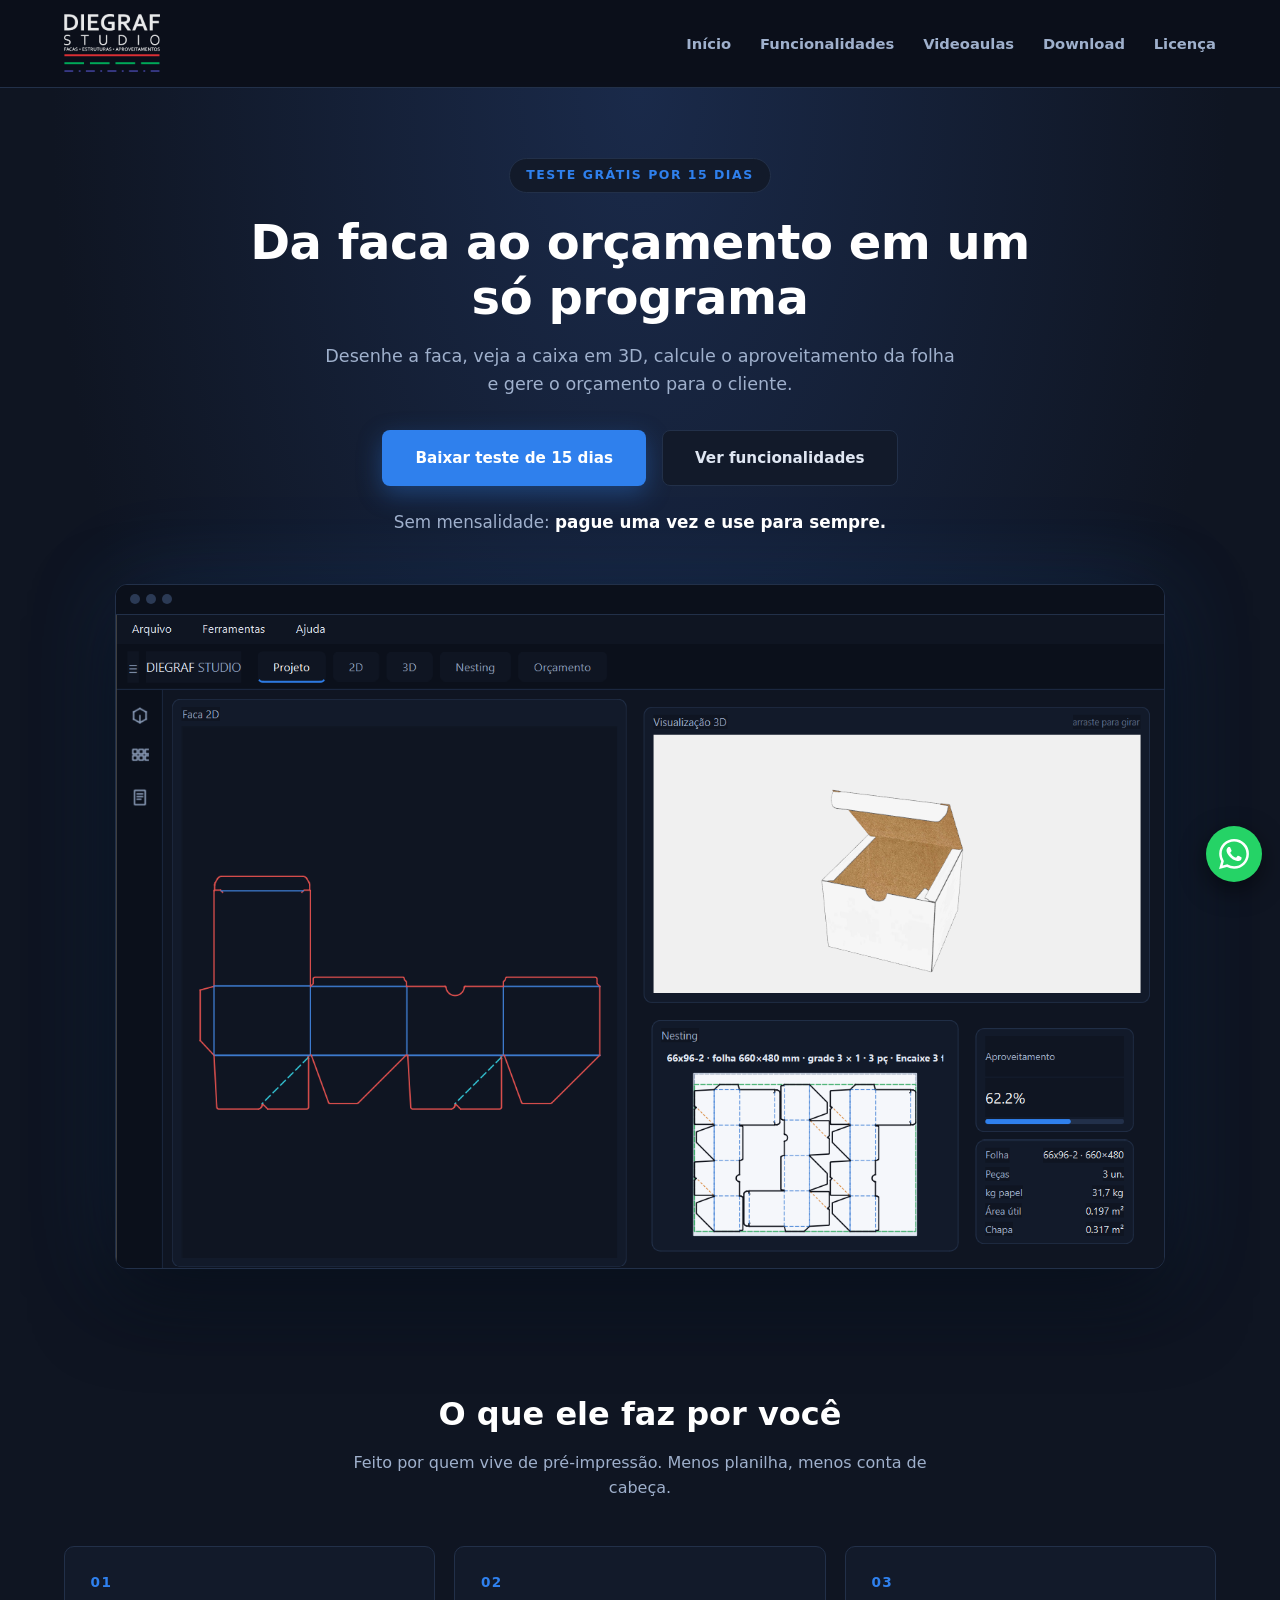
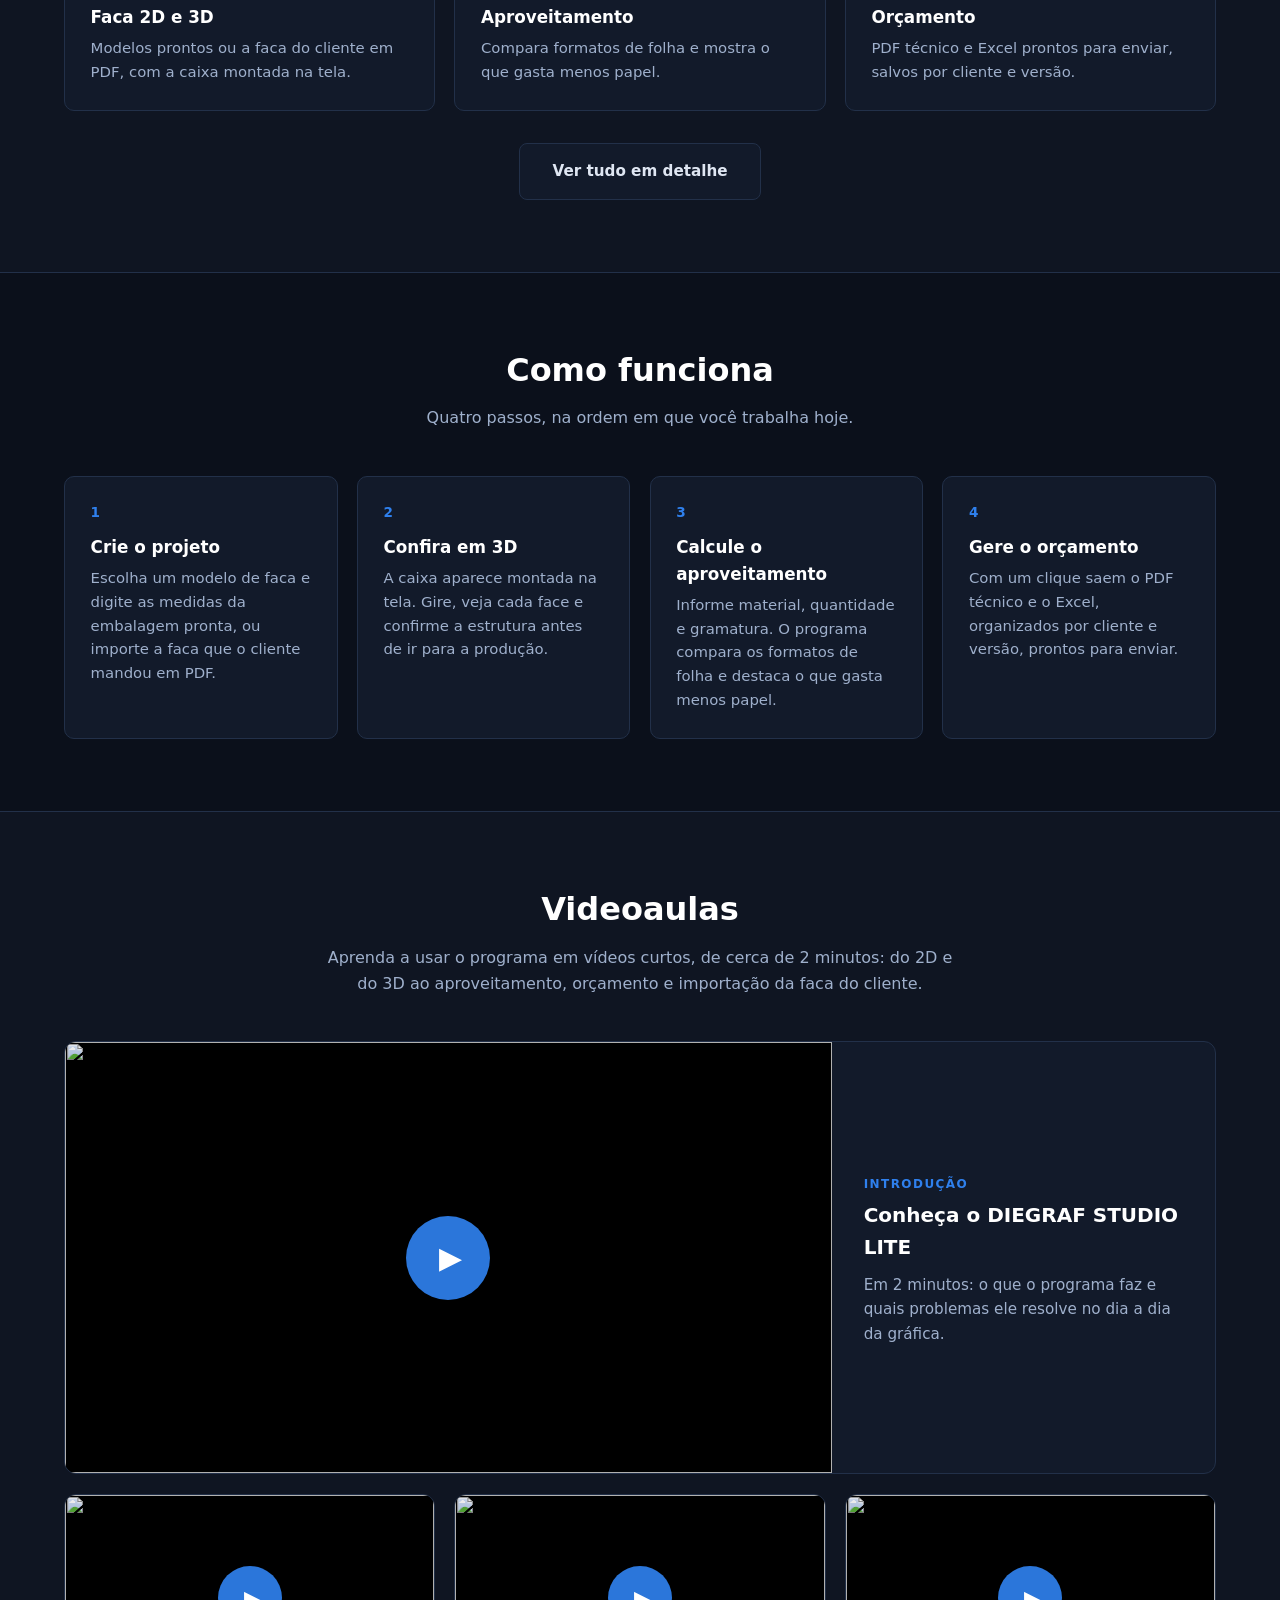
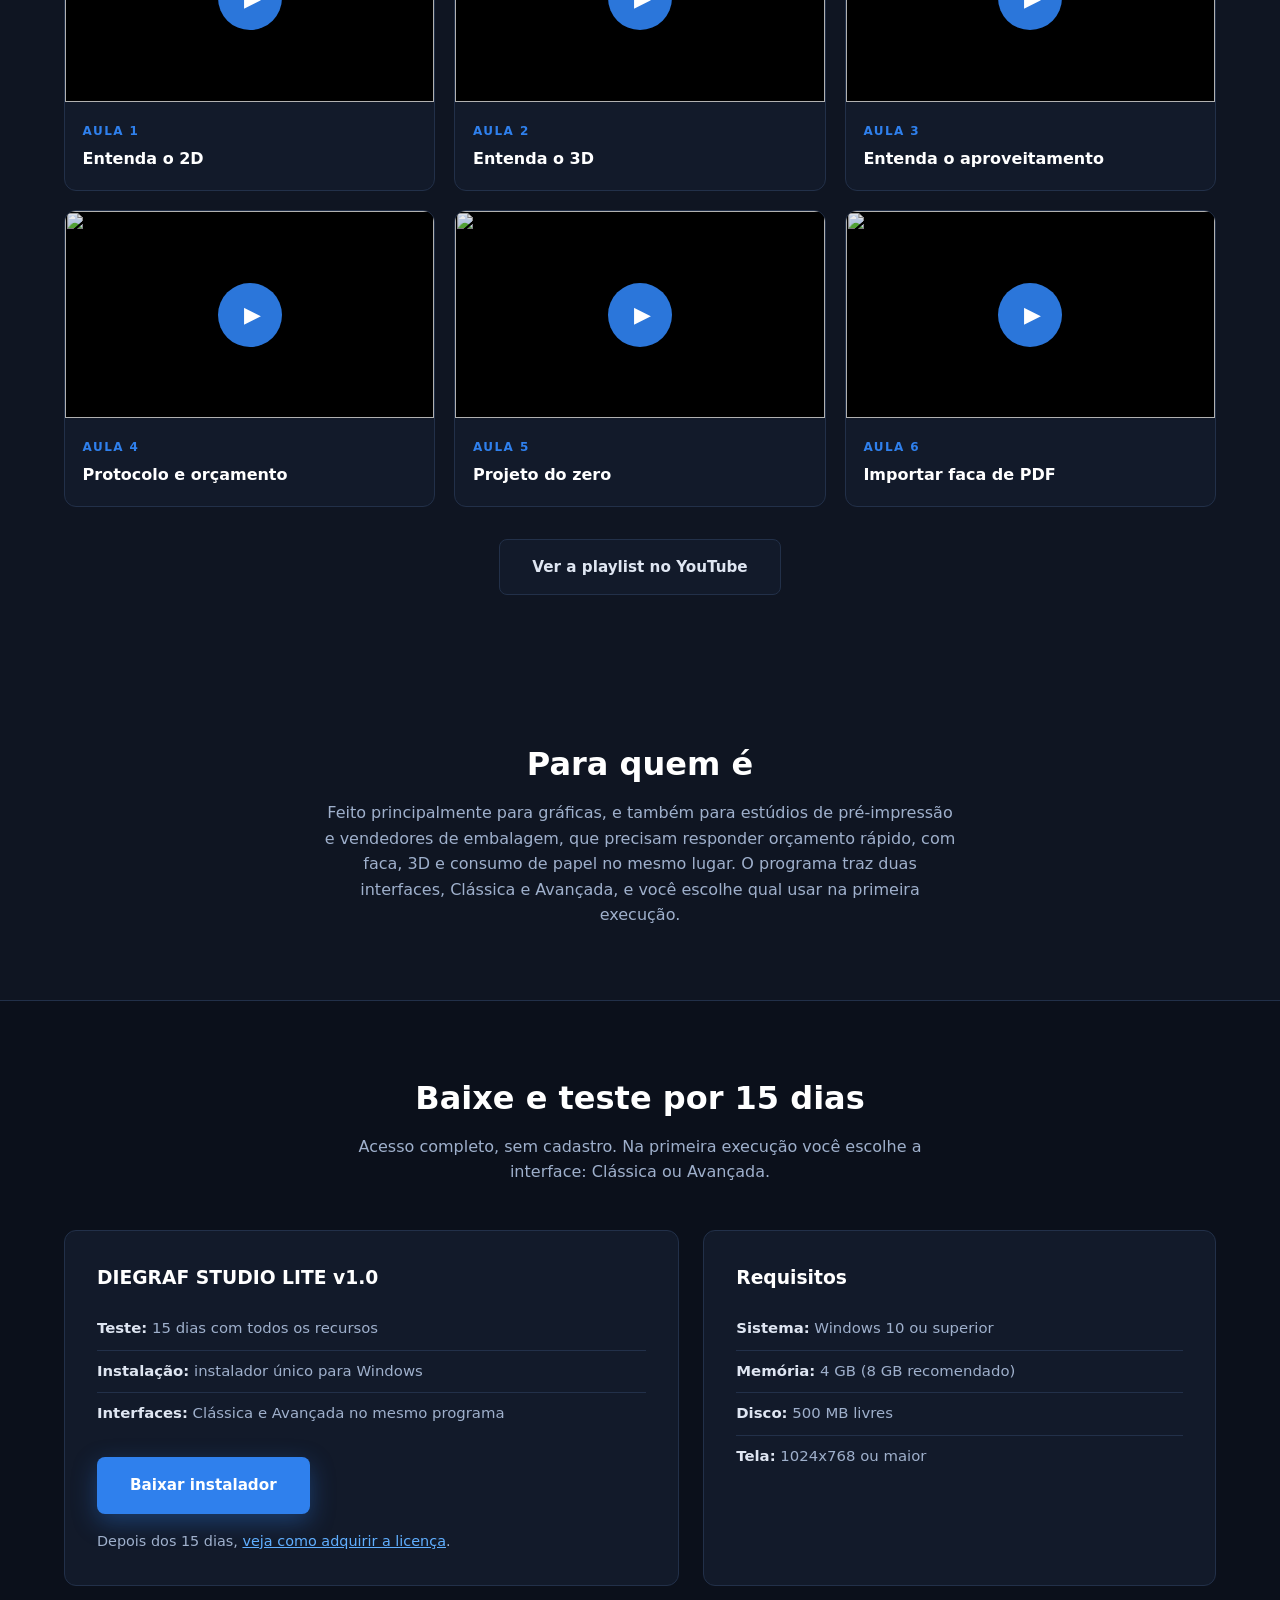
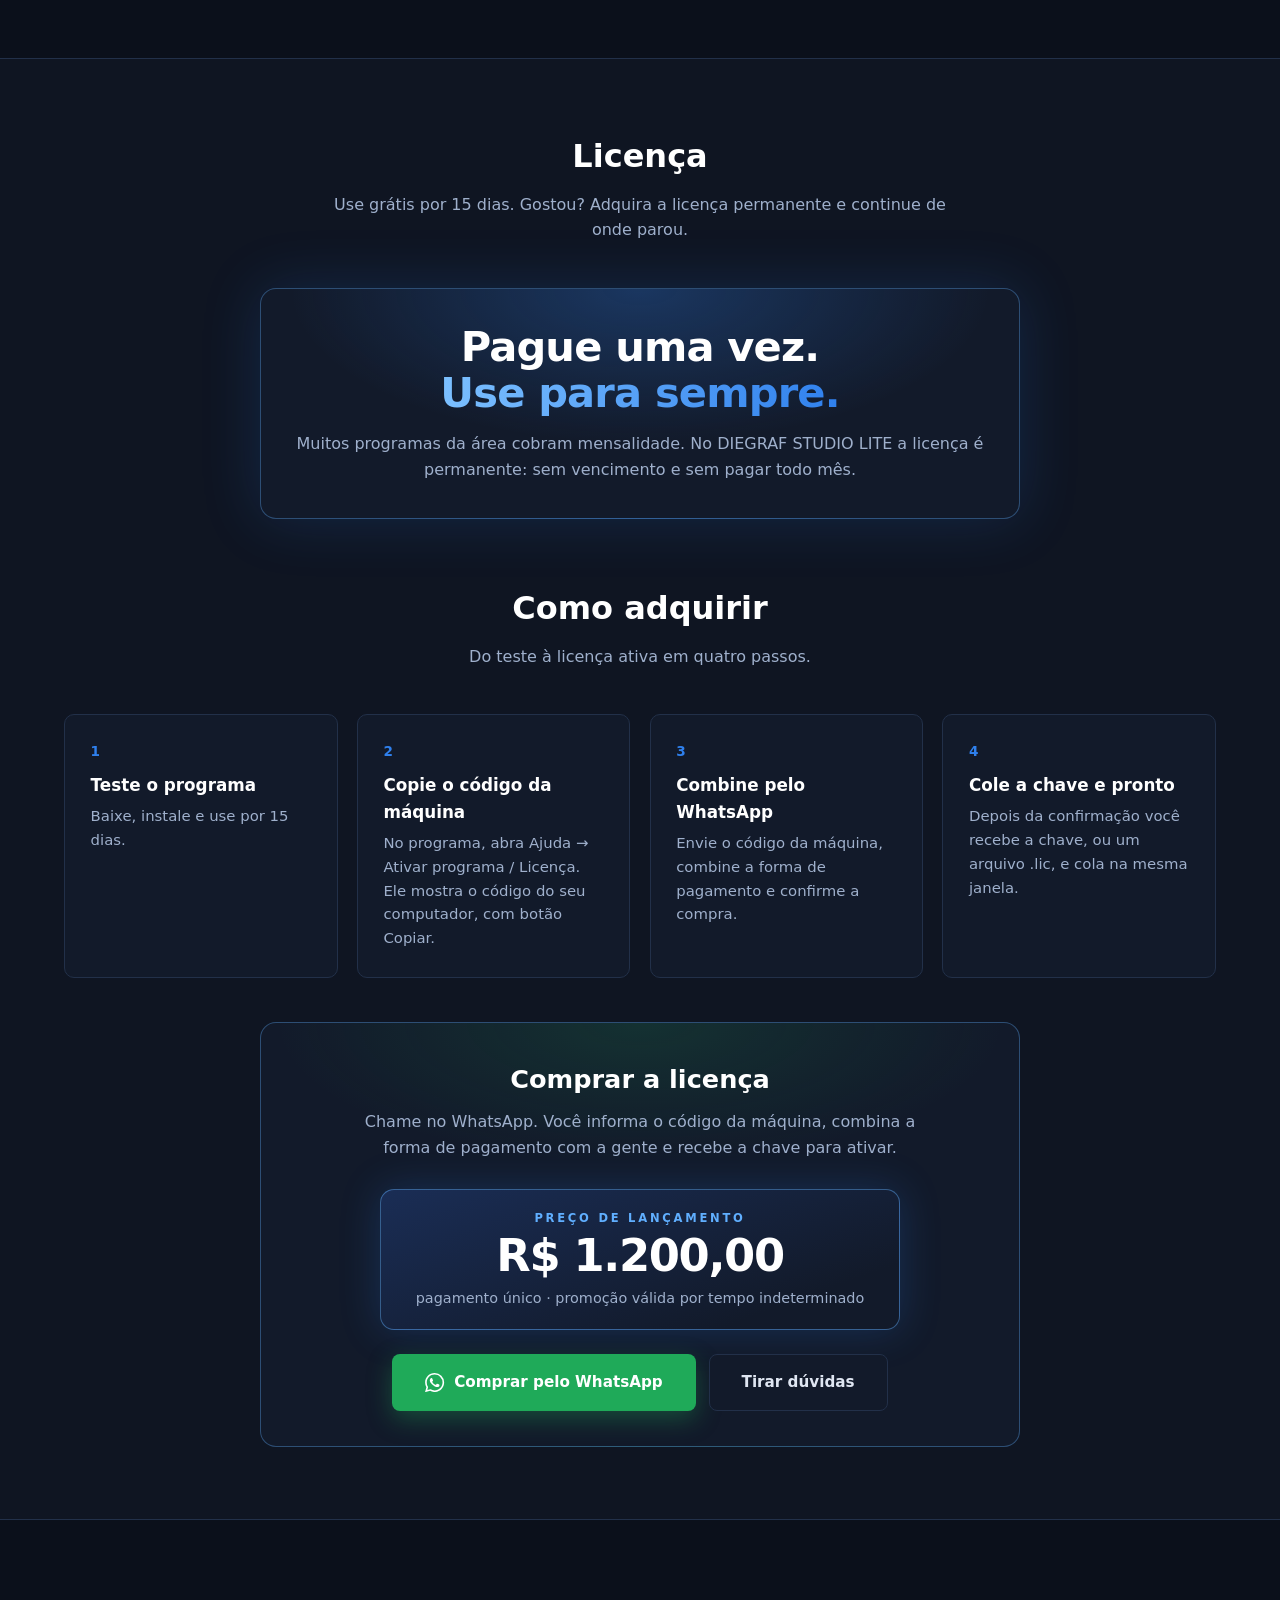
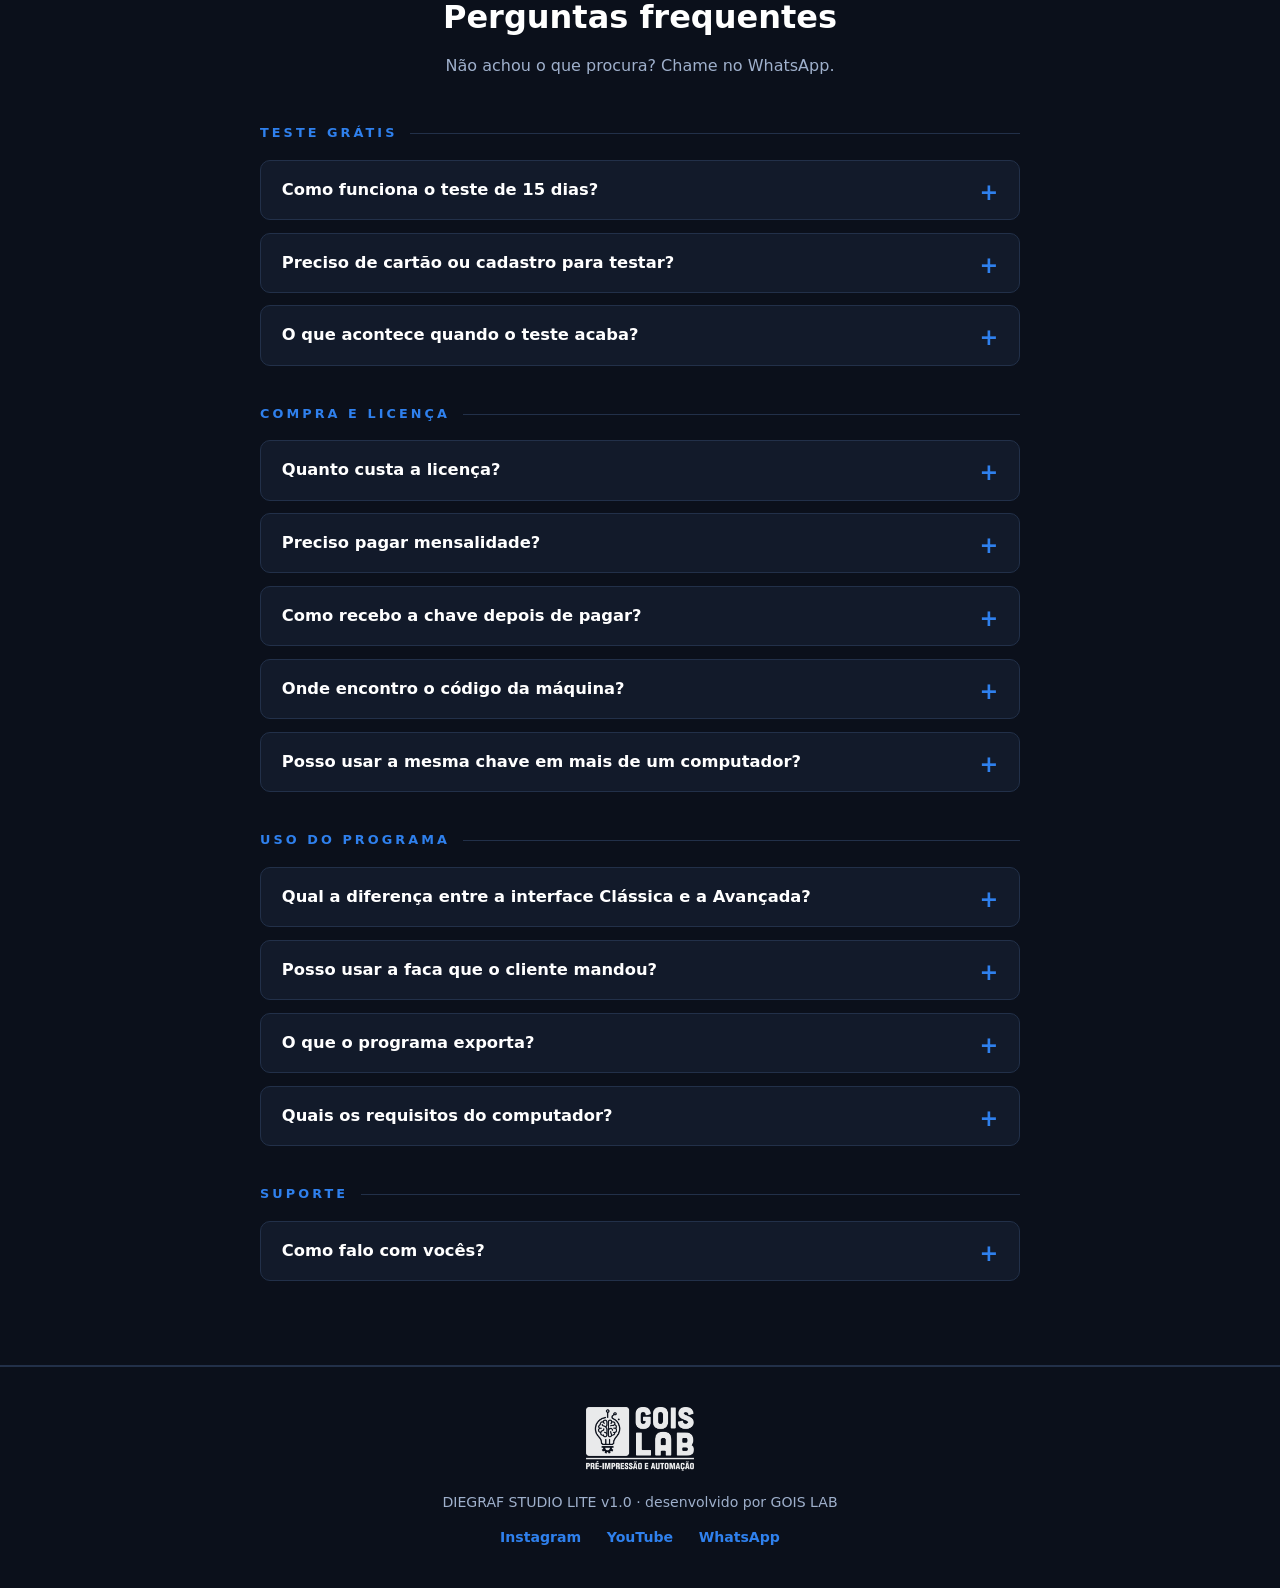
==== index.html @ b720314c "Videoaulas: um player por video, carregado ao clicar Co-Authored-By: Claude Opus 5.5 <noreply@anthro" ====
<!DOCTYPE html>
<html lang="pt-BR">
<head>
<meta charset="UTF-8">
<meta name="viewport" content="width=device-width, initial-scale=1.0">
<title>DIEGRAF STUDIO LITE v1.0</title>
<link rel="stylesheet" href="style.css?v=8">
</head>
<body>
<header><div class="bar">
  <a href="index.html"><img src="assets/DIEGRAF_LOGO_BRANCO.png" alt="DIEGRAF STUDIO"></a>
  <nav><a href="index.html">Início</a><a href="features.html">Funcionalidades</a><a href="https://www.youtube.com/playlist?list=PLJeVq4AoT8Tg" target="_blank" rel="noopener">Videoaulas</a><a href="#download">Download</a><a href="#licenca">Licença</a></nav>
</div></header>

<section class="hero"><div class="wrap">
  <span class="tag">TESTE GRÁTIS POR 15 DIAS</span>
  <h1>Da faca ao orçamento em um só programa</h1>
  <p class="sub">Desenhe a faca, veja a caixa em 3D, calcule o aproveitamento da folha e gere o orçamento para o cliente.</p>
  <div class="cta">
    <a class="btn btn-p" href="#download">Baixar teste de 15 dias</a>
    <a class="btn btn-s" href="features.html">Ver funcionalidades</a>
  </div>
  <p class="semmensal">Sem mensalidade: <b>pague uma vez e use para sempre.</b></p>
  <div class="janela" data-zoom>
    <div class="tit"><i></i><i></i><i></i></div>
    <img src="assets/PREVIEW.png" alt="DIEGRAF STUDIO LITE: faca 2D, preview 3D e aproveitamento">
  </div>
</div></section>

<section><div class="wrap">
  <h2>O que ele faz por você</h2>
  <p class="lead">Feito por quem vive de pré-impressão. Menos planilha, menos conta de cabeça.</p>
  <div class="cards">
    <div class="card"><div class="n">01</div><h3>Faca 2D e 3D</h3><p>Modelos prontos ou a faca do cliente em PDF, com a caixa montada na tela.</p></div>
    <div class="card"><div class="n">02</div><h3>Aproveitamento</h3><p>Compara formatos de folha e mostra o que gasta menos papel.</p></div>
    <div class="card"><div class="n">03</div><h3>Orçamento</h3><p>PDF técnico e Excel prontos para enviar, salvos por cliente e versão.</p></div>
  </div>
  <p style="text-align:center;margin-top:2rem"><a class="btn btn-s" href="features.html">Ver tudo em detalhe</a></p>
</div></section>

<section class="alt"><div class="wrap">
  <h2>Como funciona</h2>
  <p class="lead">Quatro passos, na ordem em que você trabalha hoje.</p>
  <div class="cards">
    <div class="card"><div class="n">1</div><h3>Crie o projeto</h3><p>Escolha um modelo de faca e digite as medidas da embalagem pronta, ou importe a faca que o cliente mandou em PDF.</p></div>
    <div class="card"><div class="n">2</div><h3>Confira em 3D</h3><p>A caixa aparece montada na tela. Gire, veja cada face e confirme a estrutura antes de ir para a produção.</p></div>
    <div class="card"><div class="n">3</div><h3>Calcule o aproveitamento</h3><p>Informe material, quantidade e gramatura. O programa compara os formatos de folha e destaca o que gasta menos papel.</p></div>
    <div class="card"><div class="n">4</div><h3>Gere o orçamento</h3><p>Com um clique saem o PDF técnico e o Excel, organizados por cliente e versão, prontos para enviar.</p></div>
  </div>
</div></section>

<section id="videoaulas"><div class="wrap">
  <h2>Videoaulas</h2>
  <p class="lead">Aprenda a usar o programa em vídeos curtos, de cerca de 2 minutos: do 2D e do 3D ao aproveitamento, orçamento e importação da faca do cliente.</p>
  <div class="vgrade">
    <div class="vbox vdest"><button class="vplay" data-id="gSuhnFQ3yGI" aria-label="Assistir: Conheça o DIEGRAF STUDIO LITE"><img src="https://i.ytimg.com/vi/gSuhnFQ3yGI/hqdefault.jpg" alt="" loading="lazy"><span class="va-play" aria-hidden="true">▶</span></button><div class="vinfo"><span>Introdução</span><h3>Conheça o DIEGRAF STUDIO LITE</h3><p>Em 2 minutos: o que o programa faz e quais problemas ele resolve no dia a dia da gráfica.</p></div></div>
    <div class="vbox"><button class="vplay" data-id="fQ2Kg53eBvI" aria-label="Assistir: Entenda o 2D"><img src="https://i.ytimg.com/vi/fQ2Kg53eBvI/hqdefault.jpg" alt="" loading="lazy"><span class="va-play" aria-hidden="true">▶</span></button><div class="vinfo"><span>Aula 1</span><h3>Entenda o 2D</h3></div></div>
    <div class="vbox"><button class="vplay" data-id="G3mlHorzfSM" aria-label="Assistir: Entenda o 3D"><img src="https://i.ytimg.com/vi/G3mlHorzfSM/hqdefault.jpg" alt="" loading="lazy"><span class="va-play" aria-hidden="true">▶</span></button><div class="vinfo"><span>Aula 2</span><h3>Entenda o 3D</h3></div></div>
    <div class="vbox"><button class="vplay" data-id="Pgx59ob0730" aria-label="Assistir: Entenda o aproveitamento"><img src="https://i.ytimg.com/vi/Pgx59ob0730/hqdefault.jpg" alt="" loading="lazy"><span class="va-play" aria-hidden="true">▶</span></button><div class="vinfo"><span>Aula 3</span><h3>Entenda o aproveitamento</h3></div></div>
    <div class="vbox"><button class="vplay" data-id="uYSlIrnEb_w" aria-label="Assistir: Protocolo e orçamento"><img src="https://i.ytimg.com/vi/uYSlIrnEb_w/hqdefault.jpg" alt="" loading="lazy"><span class="va-play" aria-hidden="true">▶</span></button><div class="vinfo"><span>Aula 4</span><h3>Protocolo e orçamento</h3></div></div>
    <div class="vbox"><button class="vplay" data-id="WxvokA4xkEI" aria-label="Assistir: Projeto do zero"><img src="https://i.ytimg.com/vi/WxvokA4xkEI/hqdefault.jpg" alt="" loading="lazy"><span class="va-play" aria-hidden="true">▶</span></button><div class="vinfo"><span>Aula 5</span><h3>Projeto do zero</h3></div></div>
    <div class="vbox"><button class="vplay" data-id="LYzTUrU6yxo" aria-label="Assistir: Importar faca de PDF"><img src="https://i.ytimg.com/vi/LYzTUrU6yxo/hqdefault.jpg" alt="" loading="lazy"><span class="va-play" aria-hidden="true">▶</span></button><div class="vinfo"><span>Aula 6</span><h3>Importar faca de PDF</h3></div></div>
  </div>
  <p style="text-align:center;margin-top:2rem"><a class="btn btn-s" href="https://www.youtube.com/playlist?list=PLJeVq4AoT8Tg" target="_blank" rel="noopener">Ver a playlist no YouTube</a></p>
</div></section>

<section><div class="wrap" style="max-width:820px;text-align:center">
  <h2>Para quem é</h2>
  <p class="lead" style="margin-bottom:0">Feito principalmente para gráficas, e também para estúdios de pré-impressão e vendedores de embalagem, que precisam responder orçamento rápido, com faca, 3D e consumo de papel no mesmo lugar. O programa traz duas interfaces, Clássica e Avançada, e você escolhe qual usar na primeira execução.</p>
</div></section>

<section id="download" class="alt"><div class="wrap">
  <h2>Baixe e teste por 15 dias</h2>
  <p class="lead">Acesso completo, sem cadastro. Na primeira execução você escolhe a interface: Clássica ou Avançada.</p>
  <div class="dl">
    <div class="box">
      <h3>DIEGRAF STUDIO LITE v1.0</h3>
      <ul>
        <li><b>Teste:</b> 15 dias com todos os recursos</li>
        <li><b>Instalação:</b> instalador único para Windows</li>
        <li><b>Interfaces:</b> Clássica e Avançada no mesmo programa</li>
      </ul>
      <a class="btn btn-p" href="https://drive.usercontent.google.com/download?id=1ukeDVyUMav7sGJ4Wb1R8xyh6m3FOW3XS&export=download&confirm=t" rel="noopener">Baixar instalador</a>
      <p style="margin-top:1rem;font-size:.9rem;color:var(--fraco)">Depois dos 15 dias, <a href="#licenca" style="color:#60afff">veja como adquirir a licença</a>.</p>
    </div>
    <div class="box">
      <h3>Requisitos</h3>
      <ul>
        <li><b>Sistema:</b> Windows 10 ou superior</li>
        <li><b>Memória:</b> 4 GB (8 GB recomendado)</li>
        <li><b>Disco:</b> 500 MB livres</li>
        <li><b>Tela:</b> 1024x768 ou maior</li>
      </ul>
    </div>
  </div>
</div></section>

<section id="licenca"><div class="wrap">
  <h2>Licença</h2>
  <p class="lead">Use grátis por 15 dias. Gostou? Adquira a licença permanente e continue de onde parou.</p>
  <div class="destaque"><div class="g">Pague uma vez.<br><em>Use para sempre.</em></div><p>Muitos programas da área cobram mensalidade. No DIEGRAF STUDIO LITE a licença é permanente: sem vencimento e sem pagar todo mês.</p></div>

  <h2 style="margin-top:4rem">Como adquirir</h2>
  <p class="lead">Do teste à licença ativa em quatro passos.</p>
  <div class="cards">
    <div class="card"><div class="n">1</div><h3>Teste o programa</h3><p>Baixe, instale e use por 15 dias.</p></div>
    <div class="card"><div class="n">2</div><h3>Copie o código da máquina</h3><p>No programa, abra Ajuda → Ativar programa / Licença. Ele mostra o código do seu computador, com botão Copiar.</p></div>
    <div class="card"><div class="n">3</div><h3>Combine pelo WhatsApp</h3><p>Envie o código da máquina, combine a forma de pagamento e confirme a compra.</p></div>
    <div class="card"><div class="n">4</div><h3>Cole a chave e pronto</h3><p>Depois da confirmação você recebe a chave, ou um arquivo .lic, e cola na mesma janela.</p></div>
  </div>

  <div class="comprar" id="comprar">
    <h3>Comprar a licença</h3>
    <p>Chame no WhatsApp. Você informa o código da máquina, combina a forma de pagamento com a gente e recebe a chave para ativar.</p>
    <div class="lanc"><span>PREÇO DE LANÇAMENTO</span><b>R$ 1.200,00</b><small>pagamento único · promoção válida por tempo indeterminado</small></div>
    <div class="acoes">
      <a class="btn btn-w" href="https://wa.me/5511914804727?text=Oi%2C%20quero%20comprar%20a%20licen%C3%A7a%20permanente%20do%20Diegraf%20Studio.%20Meu%20c%C3%B3digo%20da%20m%C3%A1quina%20%C3%A9%3A%20" target="_blank" rel="noopener"><svg viewBox="0 0 24 24" width="24" height="24" aria-hidden="true"><path fill="currentColor" d="M17.472 14.382c-.297-.149-1.758-.867-2.03-.967-.273-.099-.471-.148-.67.15-.197.297-.767.966-.94 1.164-.173.199-.347.223-.644.075-.297-.15-1.255-.463-2.39-1.475-.883-.788-1.48-1.761-1.653-2.059-.173-.297-.018-.458.13-.606.134-.133.298-.347.446-.52.149-.174.198-.298.298-.497.099-.198.05-.371-.025-.52-.075-.149-.669-1.612-.916-2.207-.242-.579-.487-.5-.669-.51-.173-.008-.371-.01-.57-.01-.198 0-.52.074-.792.372-.272.297-1.04 1.016-1.04 2.479 0 1.462 1.065 2.875 1.213 3.074.149.198 2.096 3.2 5.077 4.487.709.306 1.262.489 1.694.625.712.227 1.36.195 1.871.118.571-.085 1.758-.719 2.006-1.413.248-.694.248-1.289.173-1.413-.074-.124-.272-.198-.57-.347m-5.421 7.403h-.004a9.87 9.87 0 01-5.031-1.378l-.361-.214-3.741.982.998-3.648-.235-.374a9.86 9.86 0 01-1.51-5.26c.001-5.45 4.436-9.884 9.888-9.884 2.64 0 5.122 1.03 6.988 2.898a9.825 9.825 0 012.893 6.994c-.003 5.45-4.437 9.884-9.885 9.884m8.413-18.297A11.815 11.815 0 0012.05 0C5.495 0 .16 5.335.157 11.892c0 2.096.547 4.142 1.588 5.945L.057 24l6.305-1.654a11.882 11.882 0 005.683 1.448h.005c6.554 0 11.89-5.335 11.893-11.893a11.821 11.821 0 00-3.48-8.413z"/></svg> Comprar pelo WhatsApp</a>
      <a class="btn btn-s" href="https://wa.me/5511914804727?text=Oi%2C%20gostaria%20de%20mais%20informa%C3%A7%C3%B5es%20sobre%20o%20Diegraf%20Studio" target="_blank" rel="noopener">Tirar dúvidas</a>
    </div>
  </div>
</div></section>

<section class="alt" id="faq"><div class="wrap">
  <h2>Perguntas frequentes</h2>
  <p class="lead">Não achou o que procura? Chame no WhatsApp.</p>
  <div class="faq">
    <h3 class="faqg">Teste grátis</h3>
    <details><summary>Como funciona o teste de 15 dias?</summary><p>Todos os recursos ficam liberados por 15 dias. A contagem começa na primeira vez que você abre o programa, e não no dia da instalação.</p></details>
    <details><summary>Preciso de cartão ou cadastro para testar?</summary><p>Não. O teste roda no seu computador, sem cadastro e sem cartão.</p></details>
    <details><summary>O que acontece quando o teste acaba?</summary><p>O programa continua abrindo, mas com os recursos desligados e um aviso com o botão para ativar, até você inserir a chave de uma licença.</p></details>

    <h3 class="faqg">Compra e licença</h3>
    <details><summary>Quanto custa a licença?</summary><p>Preço de lançamento: R$ 1.200,00, em pagamento único e sem mensalidade. A promoção é válida por tempo indeterminado. O pagamento é combinado pelo WhatsApp.</p></details>
    <details><summary>Preciso pagar mensalidade?</summary><p>Não. Você paga uma vez e usa para sempre. A licença é permanente, sem vencimento.</p></details>
    <details><summary>Como recebo a chave depois de pagar?</summary><p>Chame no WhatsApp e envie o código da máquina. Depois de combinar o pagamento, você recebe a chave, como texto ou como arquivo .lic, e ativa em Ajuda → Ativar programa / Licença.</p></details>
    <details><summary>Onde encontro o código da máquina?</summary><p>No programa, em Ajuda → Ativar programa / Licença. O código aparece em um campo, com um botão Copiar.</p></details>
    <details><summary>Posso usar a mesma chave em mais de um computador?</summary><p>Não. Cada chave é gerada para o código de um computador específico e só funciona nele. Para outro computador, peça outra chave.</p></details>

    <h3 class="faqg">Uso do programa</h3>
    <details><summary>Qual a diferença entre a interface Clássica e a Avançada?</summary><p>As duas fazem o mesmo trabalho e vêm no mesmo programa. A Clássica é mais simples e leve, e a Avançada é mais moderna, com tutoriais integrados. Você escolhe na primeira execução e pode trocar em Ferramentas → Versão.</p></details>
    <details><summary>Posso usar a faca que o cliente mandou?</summary><p>Sim. Em Arquivo → Importar faca de PDF você importa o desenho, confere e usa no lugar de um modelo do programa.</p></details>
    <details><summary>O que o programa exporta?</summary><p>Faca em PDF e SVG, e o pacote do orçamento com PDF técnico e Excel, salvos por cliente e versão.</p></details>
    <details><summary>Quais os requisitos do computador?</summary><p>Windows 10 ou superior, 4 GB de memória (8 GB recomendado), 500 MB livres em disco e tela de 1024x768 ou maior.</p></details>

    <h3 class="faqg">Suporte</h3>
    <details><summary>Como falo com vocês?</summary><p>Pelo <a href="https://wa.me/5511914804727?text=Oi%2C%20gostaria%20de%20mais%20informa%C3%A7%C3%B5es%20sobre%20o%20Diegraf%20Studio" target="_blank" rel="noopener">WhatsApp</a> ou pelo Instagram @gois_lab.</p></details>
  </div>
</div></section>

<footer>
  <img src="assets/GOISLAB_LOGO_BRANCO.png" alt="GOIS LAB">
  <p>DIEGRAF STUDIO LITE v1.0 · desenvolvido por GOIS LAB</p>
  <p style="margin-top:.8rem"><a href="https://www.instagram.com/gois_lab/" target="_blank" rel="noopener">Instagram</a><a href="https://www.youtube.com/playlist?list=PLJeVq4AoT8Tg" target="_blank" rel="noopener">YouTube</a><a href="https://wa.me/5511914804727?text=Oi%2C%20gostaria%20de%20mais%20informa%C3%A7%C3%B5es%20sobre%20o%20Diegraf%20Studio" target="_blank" rel="noopener">WhatsApp</a></p>
</footer>
<a class="wa" href="https://wa.me/5511914804727?text=Oi%2C%20gostaria%20de%20mais%20informa%C3%A7%C3%B5es%20sobre%20o%20Diegraf%20Studio" target="_blank" rel="noopener" aria-label="Falar no WhatsApp"><svg viewBox="0 0 24 24" width="24" height="24" aria-hidden="true"><path fill="currentColor" d="M17.472 14.382c-.297-.149-1.758-.867-2.03-.967-.273-.099-.471-.148-.67.15-.197.297-.767.966-.94 1.164-.173.199-.347.223-.644.075-.297-.15-1.255-.463-2.39-1.475-.883-.788-1.48-1.761-1.653-2.059-.173-.297-.018-.458.13-.606.134-.133.298-.347.446-.52.149-.174.198-.298.298-.497.099-.198.05-.371-.025-.52-.075-.149-.669-1.612-.916-2.207-.242-.579-.487-.5-.669-.51-.173-.008-.371-.01-.57-.01-.198 0-.52.074-.792.372-.272.297-1.04 1.016-1.04 2.479 0 1.462 1.065 2.875 1.213 3.074.149.198 2.096 3.2 5.077 4.487.709.306 1.262.489 1.694.625.712.227 1.36.195 1.871.118.571-.085 1.758-.719 2.006-1.413.248-.694.248-1.289.173-1.413-.074-.124-.272-.198-.57-.347m-5.421 7.403h-.004a9.87 9.87 0 01-5.031-1.378l-.361-.214-3.741.982.998-3.648-.235-.374a9.86 9.86 0 01-1.51-5.26c.001-5.45 4.436-9.884 9.888-9.884 2.64 0 5.122 1.03 6.988 2.898a9.825 9.825 0 012.893 6.994c-.003 5.45-4.437 9.884-9.885 9.884m8.413-18.297A11.815 11.815 0 0012.05 0C5.495 0 .16 5.335.157 11.892c0 2.096.547 4.142 1.588 5.945L.057 24l6.305-1.654a11.882 11.882 0 005.683 1.448h.005c6.554 0 11.89-5.335 11.893-11.893a11.821 11.821 0 00-3.48-8.413z"/></svg></a>
<script src="script.js?v=5"></script>
</body>
</html>
---- style.css ----
* { margin: 0; padding: 0; box-sizing: border-box; }
:root {
  --bg: #0f1522;
  --bg-topo: #0b101b;
  --painel: #121a2a;
  --borda: #223049;
  --texto: #dfe6f2;
  --fraco: #9fb0cc;
  --acento: #2f80ed;
}
html { scroll-behavior: smooth; }
body { font-family: 'Segoe UI', system-ui, sans-serif; line-height: 1.6; color: var(--texto); background: var(--bg); }
img { max-width: 100%; display: block; }
a { color: inherit; }

body { padding-top: 86px; }
header { position: fixed; top: 0; left: 0; right: 0; z-index: 50; background: rgba(11,16,27,.92); backdrop-filter: blur(8px); border-bottom: 1px solid var(--borda); }
.bar { max-width: 1200px; margin: 0 auto; padding: .9rem 1.5rem; display: flex; justify-content: space-between; align-items: center; }
.bar img { height: 58px; width: auto; }
nav a { text-decoration: none; color: var(--fraco); margin-left: 1.8rem; font-size: .92rem; font-weight: 600; }
nav a:hover { color: #fff; }

.wrap { max-width: 1200px; margin: 0 auto; padding: 0 1.5rem; }
.btn { display: inline-block; text-decoration: none; font-weight: 700; font-size: .95rem; padding: .95rem 2rem; border-radius: 8px; border: 1px solid transparent; cursor: pointer; transition: .2s; }
.btn-p { background: var(--acento); color: #fff; box-shadow: 0 8px 24px rgba(47,128,237,.35); }
.btn-p:hover { transform: translateY(-2px); background: #4691f5; }
.btn-s { border-color: var(--borda); color: var(--texto); background: var(--painel); }
.btn-s:hover { border-color: var(--acento); }

.hero { padding: 4.5rem 0 3rem; text-align: center; background: radial-gradient(ellipse at top, #1a2a4a 0%, var(--bg) 65%); }
.tag { display: inline-block; font-size: .78rem; letter-spacing: .12em; font-weight: 700; color: var(--acento); border: 1px solid var(--borda); background: var(--painel); padding: .4rem 1rem; border-radius: 99px; margin-bottom: 1.4rem; }
.hero h1 { font-size: 3rem; line-height: 1.15; color: #fff; max-width: 820px; margin: 0 auto 1rem; letter-spacing: -.01em; }
.hero p.sub { color: var(--fraco); font-size: 1.1rem; max-width: 640px; margin: 0 auto 2rem; }
.cta { display: flex; gap: 1rem; justify-content: center; flex-wrap: wrap; }

.janela { margin: 3rem auto 0; max-width: 1050px; border: 1px solid var(--borda); border-radius: 12px; overflow: hidden; background: var(--bg-topo); box-shadow: 0 30px 80px rgba(0,0,0,.55), 0 0 90px rgba(47,128,237,.18); cursor: zoom-in; }
.janela .tit { display: flex; gap: 6px; padding: .6rem .9rem; background: var(--bg-topo); border-bottom: 1px solid var(--borda); }
.janela .tit i { width: 10px; height: 10px; border-radius: 50%; background: #2b3a55; }

section { padding: 4.5rem 0; }
section.alt { background: var(--bg-topo); border-top: 1px solid var(--borda); border-bottom: 1px solid var(--borda); }
h2 { font-size: 2rem; color: #fff; text-align: center; margin-bottom: .6rem; }
.lead { text-align: center; color: var(--fraco); max-width: 640px; margin: 0 auto 2.8rem; }

.cards { display: grid; grid-template-columns: repeat(auto-fit, minmax(240px, 1fr)); gap: 1.2rem; }
.card { background: var(--painel); border: 1px solid var(--borda); border-radius: 10px; padding: 1.6rem; }
.card h3 { color: #fff; font-size: 1.05rem; margin-bottom: .4rem; }
.card p { color: var(--fraco); font-size: .93rem; }
.card .n { color: var(--acento); font-weight: 800; font-size: .85rem; letter-spacing: .1em; margin-bottom: .6rem; }

.papel { max-width: 760px; margin: 0 auto; background: #fff; border-radius: 8px; padding: 6px; box-shadow: 0 24px 70px rgba(0,0,0,.5); cursor: zoom-in; }
.papel img { border-radius: 4px; }

.dl { display: grid; grid-template-columns: 1.2fr 1fr; gap: 1.5rem; align-items: stretch; }
.box { background: var(--painel); border: 1px solid var(--borda); border-radius: 12px; padding: 2rem; }
.box h3 { color: #fff; margin-bottom: 1rem; }
.box li { list-style: none; padding: .55rem 0; border-bottom: 1px solid var(--borda); color: var(--fraco); font-size: .93rem; }
.box li:last-child { border: 0; }
.box li b { color: var(--texto); }
.box .btn { margin-top: 1.4rem; }

.feat { display: grid; grid-template-columns: 1fr 1.15fr; gap: 3rem; align-items: center; padding: 2.5rem 0; }
.feat:nth-child(even) .txt { order: 2; }
.feat h3 { color: #fff; font-size: 1.5rem; margin-bottom: .6rem; }
.feat p { color: var(--fraco); }
.feat ul { margin: 1rem 0 0 1.1rem; color: var(--fraco); font-size: .95rem; }
.feat .shot { border: 1px solid var(--borda); border-radius: 10px; overflow: hidden; box-shadow: 0 20px 50px rgba(0,0,0,.45); cursor: zoom-in; }
.pagehead { padding: 3.5rem 0 1rem; text-align: center; background: radial-gradient(ellipse at top, #1a2a4a 0%, var(--bg) 70%); }
.pagehead h1 { color: #fff; font-size: 2.4rem; }
.pagehead p { color: var(--fraco); }

footer { border-top: 1px solid var(--borda); background: var(--bg-topo); padding: 2.5rem 1.5rem; text-align: center; color: var(--fraco); font-size: .88rem; }
footer img { height: 64px; width: auto; margin: 0 auto 1.2rem; }
footer a { color: var(--acento); text-decoration: none; font-weight: 600; margin: 0 .8rem; }

#lb { display: none; position: fixed; inset: 0; z-index: 99; background: rgba(5,8,14,.94); align-items: center; justify-content: center; }
#lb.on { display: flex; }
#lb img { max-width: 88vw; max-height: 86vh; width: auto; height: auto; object-fit: contain; border-radius: 6px; }
#lb button { position: absolute; background: rgba(18,26,42,.8); color: #fff; border: 1px solid var(--borda); border-radius: 50%; width: 46px; height: 46px; font-size: 22px; cursor: pointer; }
#lb button:hover { border-color: var(--acento); }
#lb .x { top: 18px; right: 18px; }
#lb .p { left: 18px; top: 50%; transform: translateY(-50%); }
#lb .n { right: 18px; top: 50%; transform: translateY(-50%); }
#lb small { position: absolute; bottom: 16px; color: var(--fraco); }

@media (max-width: 800px) {
  body { padding-top: 70px; }
  .bar { padding: .6rem 1rem; }
  .bar img { height: 46px; }
  nav a { margin-left: .9rem; font-size: .8rem; }
  .hero { padding: 2.5rem 0 2rem; }
  .hero h1 { font-size: 1.8rem; }
  .hero p.sub { font-size: 1rem; }
  section { padding: 2.5rem 0; }
  h2 { font-size: 1.5rem; }
  .dl, .feat { grid-template-columns: 1fr; gap: 1.2rem; }
  .feat:nth-child(even) .txt { order: 0; }
  .feat { padding: 1.2rem 0; }
  #lb .p, #lb .n { width: 38px; height: 38px; }
}

.faq { max-width: 760px; margin: 2.5rem auto 0; }
.faq details { background: var(--painel); border: 1px solid var(--borda); border-radius: 10px; margin-bottom: .8rem; padding: 1rem 1.3rem; }
.faq summary { cursor: pointer; font-weight: 700; color: #fff; list-style: none; position: relative; padding-right: 1.6rem; }
.faq summary::-webkit-details-marker { display: none; }
.faq summary::after { content: "+"; position: absolute; right: 0; top: -2px; font-size: 1.4rem; color: var(--acento); }
.faq details[open] summary::after { content: "–"; }
.faq details p { margin-top: .7rem; color: var(--fraco); font-size: .95rem; }
.box .btn + .btn { margin-left: .6rem; }
@media (max-width: 800px) { .box .btn + .btn { margin-left: 0; margin-top: .7rem; } .box .btn { display: block; } }
.cards.c5 { grid-template-columns: repeat(auto-fit, minmax(185px, 1fr)); }
.cards.c3 { grid-template-columns: repeat(auto-fit, minmax(260px, 1fr)); }

.semmensal { margin-top: 1.4rem; color: var(--fraco); font-size: 1.05rem; }
.semmensal b { color: #fff; }
.destaque { max-width: 760px; margin: 0 auto 2.6rem; text-align: center; padding: 2.2rem 1.5rem; border-radius: 16px; border: 1px solid rgba(96,175,255,.35);
  background: radial-gradient(500px 220px at 50% 0%, rgba(47,128,237,.28), transparent 70%), var(--painel); box-shadow: 0 0 60px rgba(47,128,237,.18); }
.destaque .g { font-size: 2.6rem; line-height: 1.1; font-weight: 700; letter-spacing: -.02em; color: #fff; }
.destaque .g em { font-style: normal; background: linear-gradient(95deg,#7cc0ff,#2f80ed); -webkit-background-clip: text; background-clip: text; color: transparent; }
.destaque p { margin-top: 1rem; color: var(--fraco); font-size: 1rem; }
@media (max-width: 800px) { .destaque .g { font-size: 1.9rem; } }


.faqg { margin: 2.4rem 0 1rem; font-size: .8rem; letter-spacing: .24em; text-transform: uppercase; color: var(--acento); display: flex; align-items: center; gap: .8rem; }
.faqg::after { content: ""; flex: 1; height: 1px; background: var(--borda); }
.faqg:first-child { margin-top: 0; }
.faq details { transition: border-color .2s, background .2s; }
.faq details:hover { border-color: rgba(47,128,237,.55); }
.faq details[open] { border-color: rgba(47,128,237,.7); background: linear-gradient(180deg, rgba(47,128,237,.12), var(--painel)); }
.faq summary { font-size: 1.02rem; }
.faq details p a { color: #60afff; }

.acoes { margin-top: 1.6rem; display: flex; gap: .8rem; justify-content: center; flex-wrap: wrap; }
.btn-w { background: #1faa59; color: #fff; display: inline-flex; align-items: center; gap: .6rem; box-shadow: 0 8px 24px rgba(31,170,89,.35); }
.btn-w:hover { transform: translateY(-2px); background: #25c066; }
.btn-w svg { width: 1.2rem; height: 1.2rem; }
.wa { position: fixed; right: 18px; bottom: 18px; z-index: 40; width: 56px; height: 56px; border-radius: 50%; background: #25d366; color: #fff; display: flex; align-items: center; justify-content: center; box-shadow: 0 8px 24px rgba(0,0,0,.5); transition: transform .2s; }
.wa:hover { transform: scale(1.08); }
.wa svg { width: 30px; height: 30px; }
@media (max-width: 800px) {
  .acoes .btn { width: 100%; text-align: center; justify-content: center; }
}

.comprar { margin: 2.8rem auto 0; max-width: 760px; text-align: center; padding: 2.2rem 1.6rem; border-radius: 16px; border: 1px solid rgba(96,175,255,.35); background: radial-gradient(520px 200px at 50% 0%, rgba(31,170,89,.16), transparent 70%), var(--painel); }
.comprar h3 { color: #fff; font-size: 1.6rem; margin-bottom: .6rem; }
.comprar > p { color: var(--fraco); max-width: 560px; margin: 0 auto; }
.comprar .acoes { margin-top: 1.5rem; }

.lanc { margin: 1.8rem auto 0; display: inline-block; padding: 1.2rem 2.2rem; border-radius: 14px; border: 1px solid rgba(96,175,255,.45); background: linear-gradient(160deg, #1a2d55, var(--painel) 80%); box-shadow: 0 0 40px rgba(47,128,237,.22); }
.lanc span { display: block; font-size: .72rem; letter-spacing: .24em; font-weight: 700; color: #60afff; }
.lanc b { display: block; margin-top: .4rem; font-size: 2.8rem; line-height: 1; letter-spacing: -.03em; color: #fff; }
.lanc small { display: block; margin-top: .5rem; color: var(--fraco); font-size: .9rem; }
.comprar { text-align: center; }
@media (max-width: 800px) { .lanc { padding: 1rem 1.2rem; } .lanc b { font-size: 2.2rem; } }

/* videoaulas */
.vgrade { display: grid; grid-template-columns: repeat(3, 1fr); gap: 1.2rem; }
.vbox { background: var(--painel); border: 1px solid var(--borda); border-radius: 12px; overflow: hidden; display: flex; flex-direction: column; }
.vbox.vdest { grid-column: 1 / -1; display: grid; grid-template-columns: 2fr 1fr; align-items: center; }
.vdest .vinfo { padding: 1.6rem 2rem; }
.vdest .vinfo p { color: var(--fraco); font-size: .95rem; margin-top: .6rem; }
.vplay, .vbox iframe { position: relative; display: block; width: 100%; aspect-ratio: 16 / 9; border: 0; padding: 0; background: #000; cursor: pointer; overflow: hidden; }
.vplay img { position: absolute; inset: 0; width: 100%; height: 100%; object-fit: cover; display: block; transition: transform .3s, opacity .3s; opacity: .92; }
.vplay:hover img { transform: scale(1.03); opacity: 1; }
.va-play { position: absolute; left: 50%; top: 50%; transform: translate(-50%,-50%); width: 64px; height: 64px; border-radius: 50%;
  background: rgba(47,128,237,.92); color: #fff; font-size: 1.4rem; display: flex; align-items: center; justify-content: center;
  padding-left: 5px; box-shadow: 0 10px 30px rgba(0,0,0,.45); transition: transform .2s; }
.vplay:hover .va-play { transform: translate(-50%,-50%) scale(1.08); }
.vdest .va-play { width: 84px; height: 84px; font-size: 1.9rem; }
.vinfo { padding: .9rem 1.1rem 1.1rem; }
.vinfo span { color: var(--acento); font-weight: 800; font-size: .75rem; letter-spacing: .12em; text-transform: uppercase; }
.vinfo h3 { color: #fff; font-size: 1rem; margin-top: .25rem; }
.vdest .vinfo h3 { font-size: 1.25rem; }
@media (max-width: 900px) { .vgrade { grid-template-columns: repeat(2, 1fr); } .vbox.vdest { grid-template-columns: 1fr; } }
@media (max-width: 560px) { .vgrade { grid-template-columns: 1fr; } }
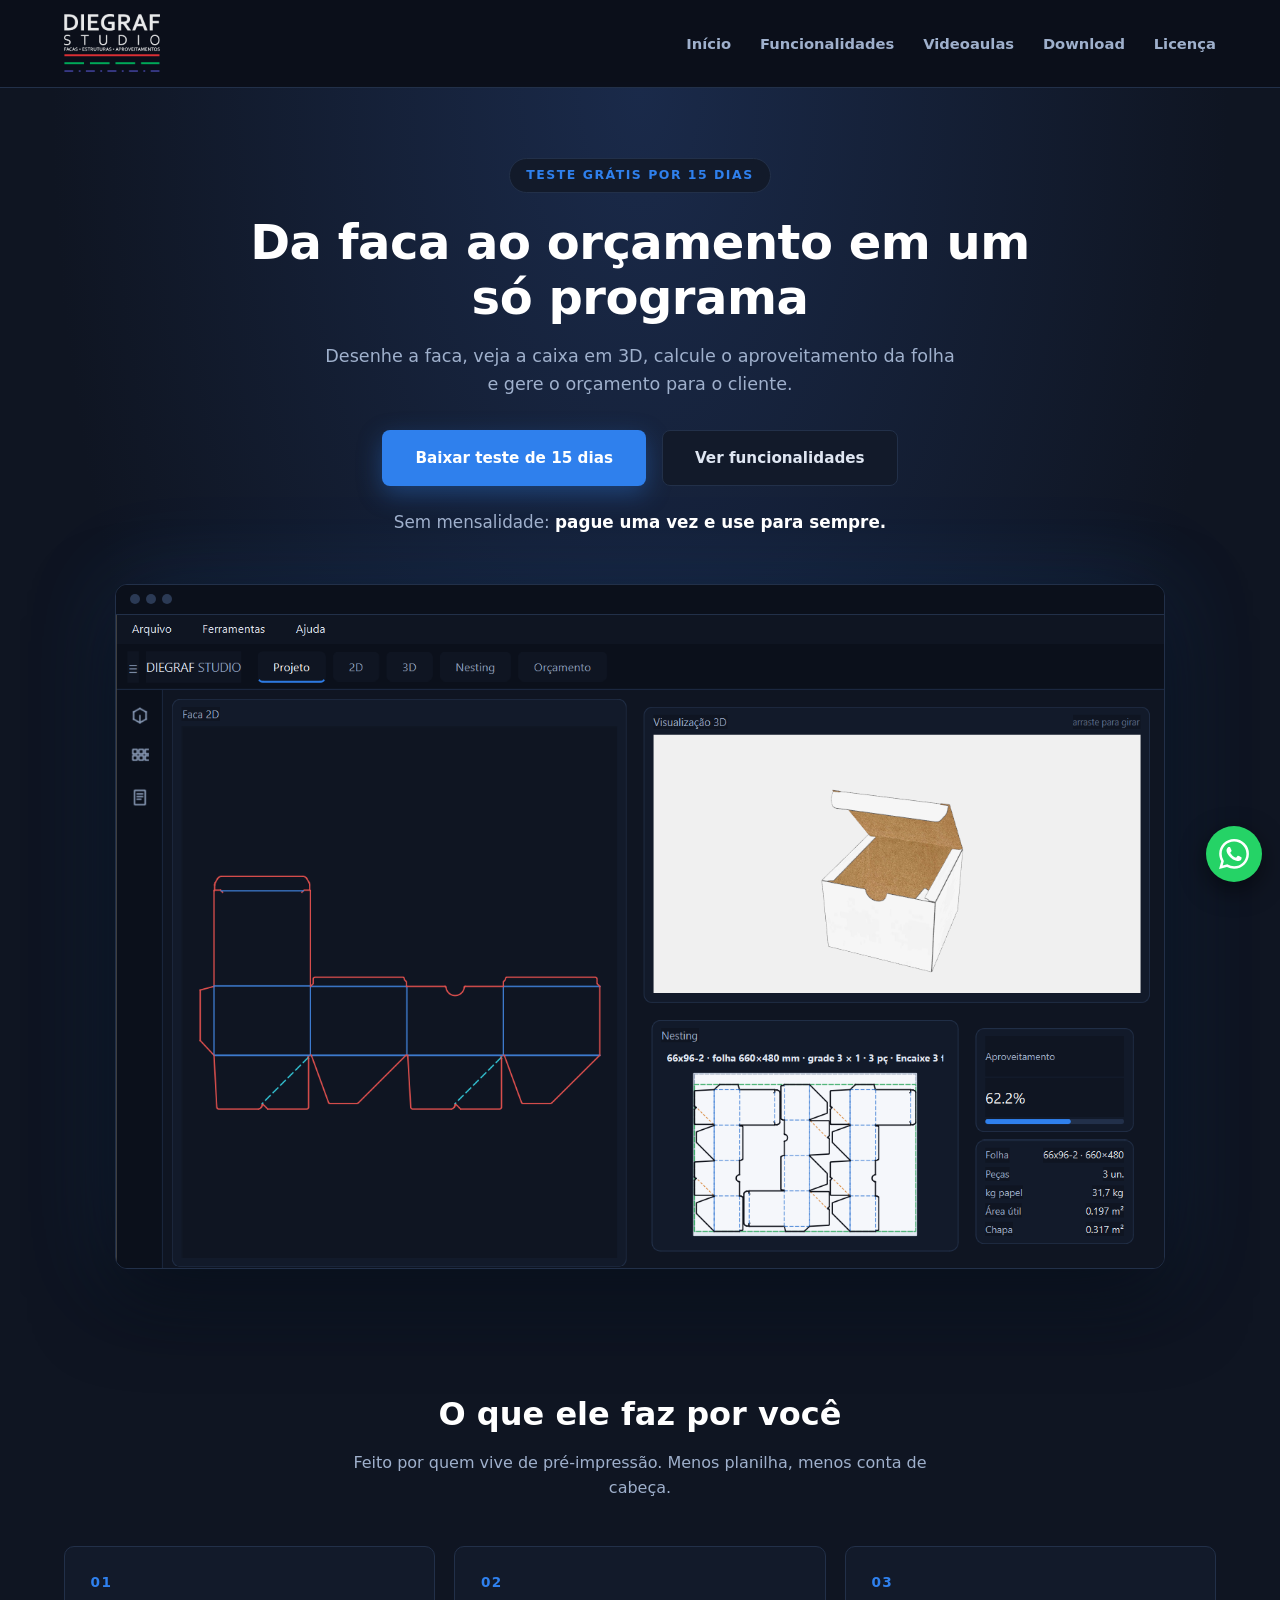
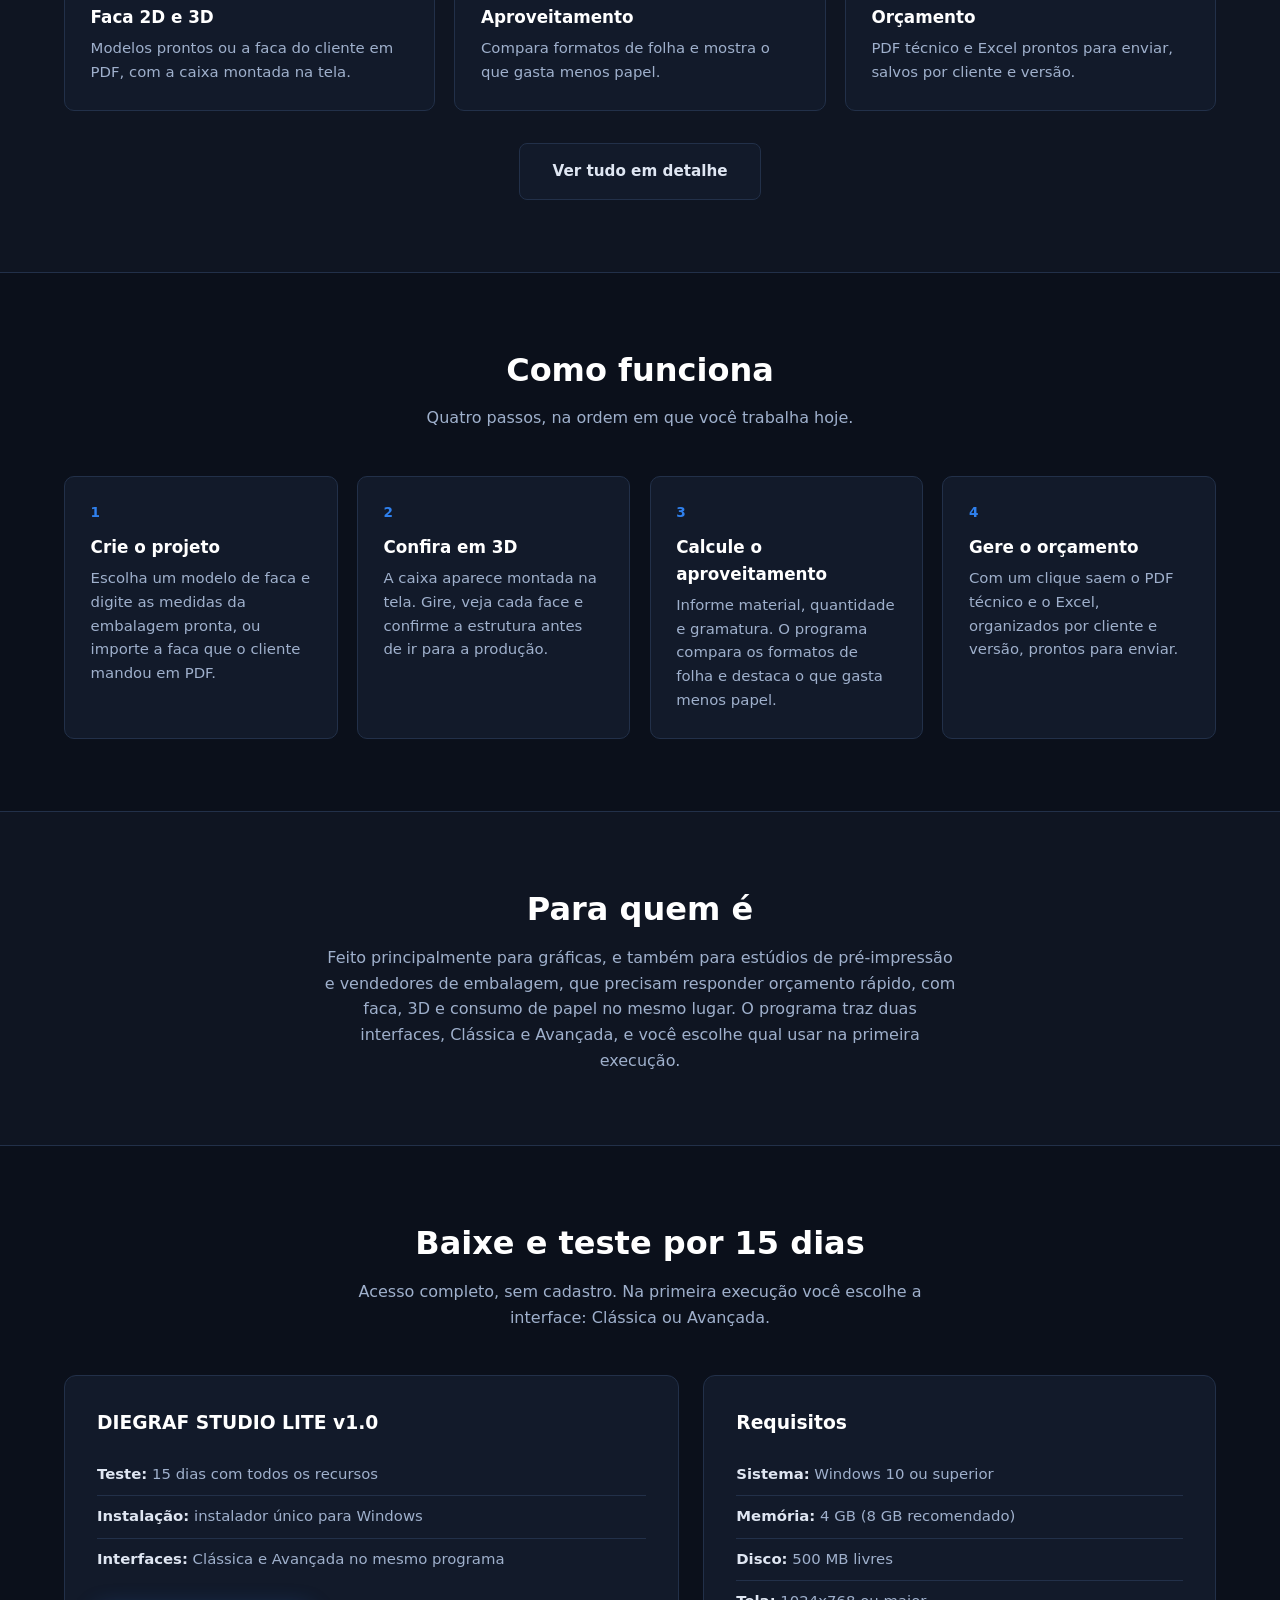
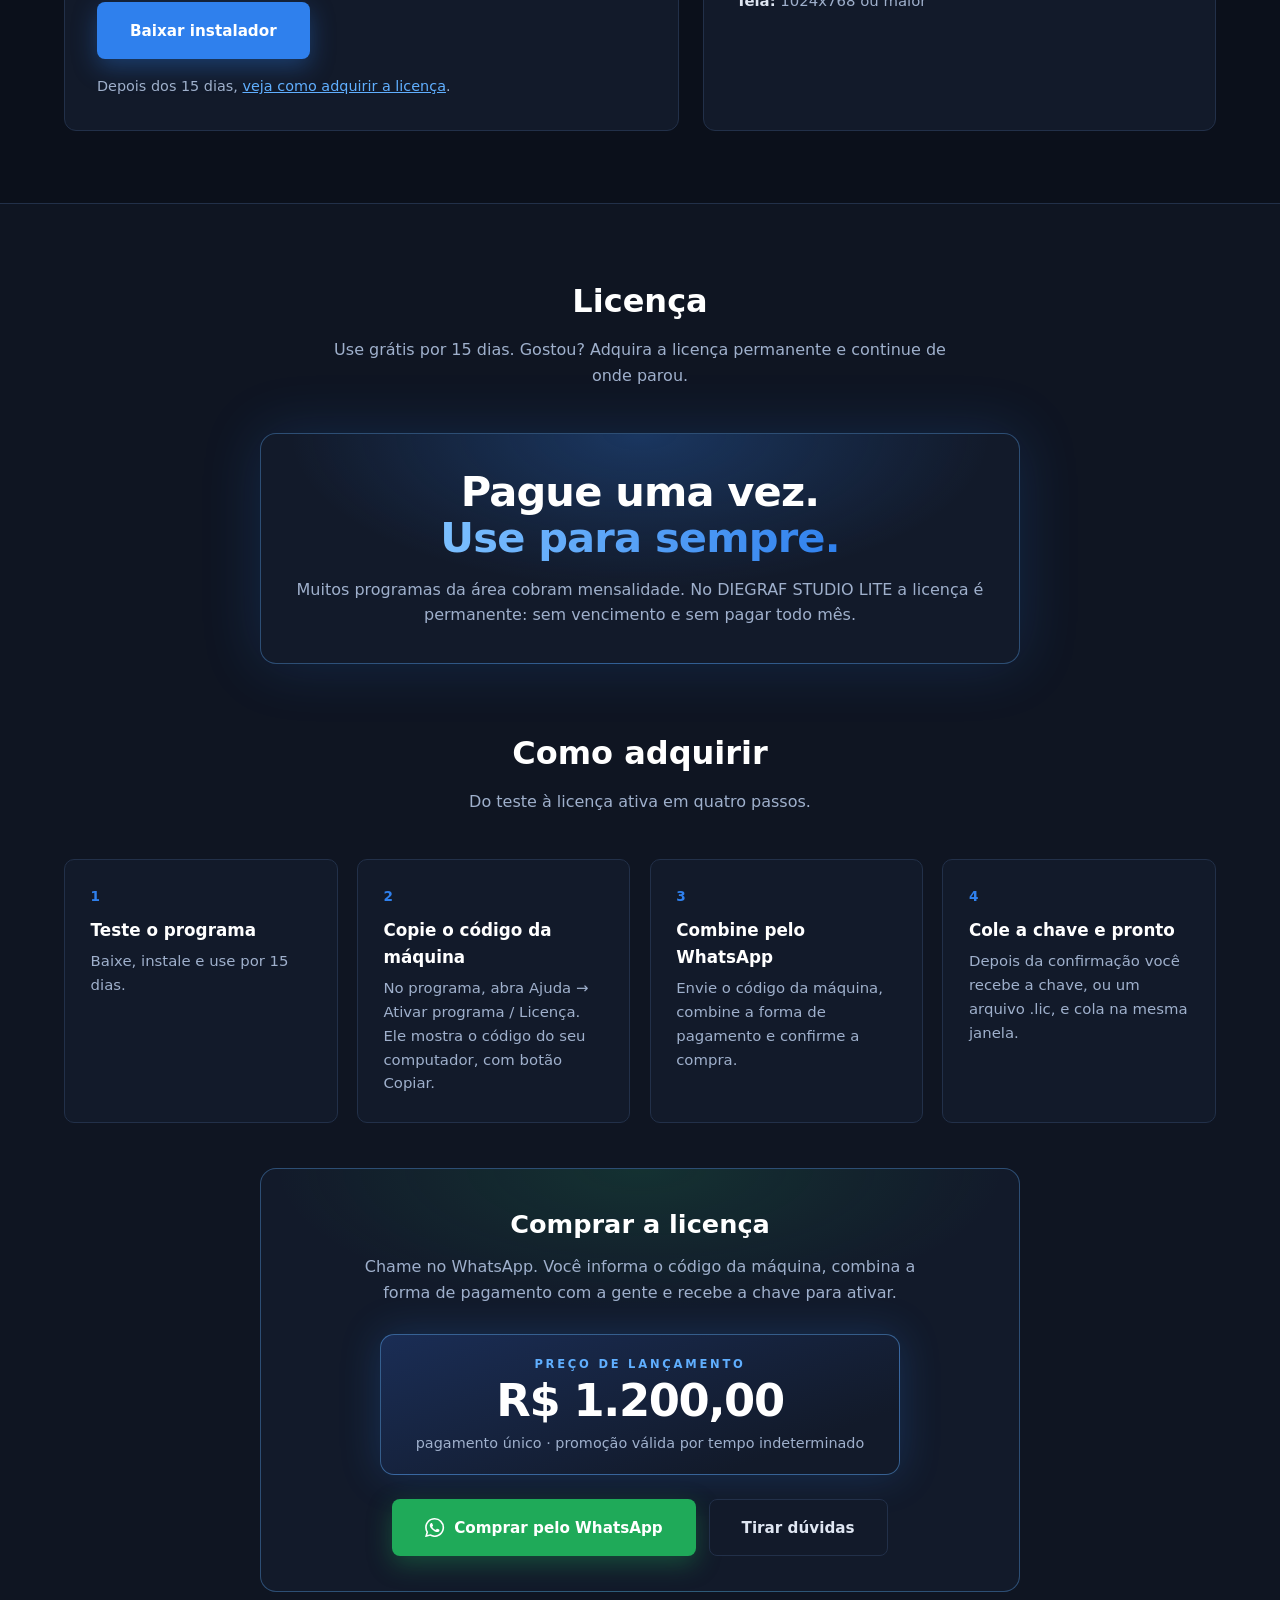
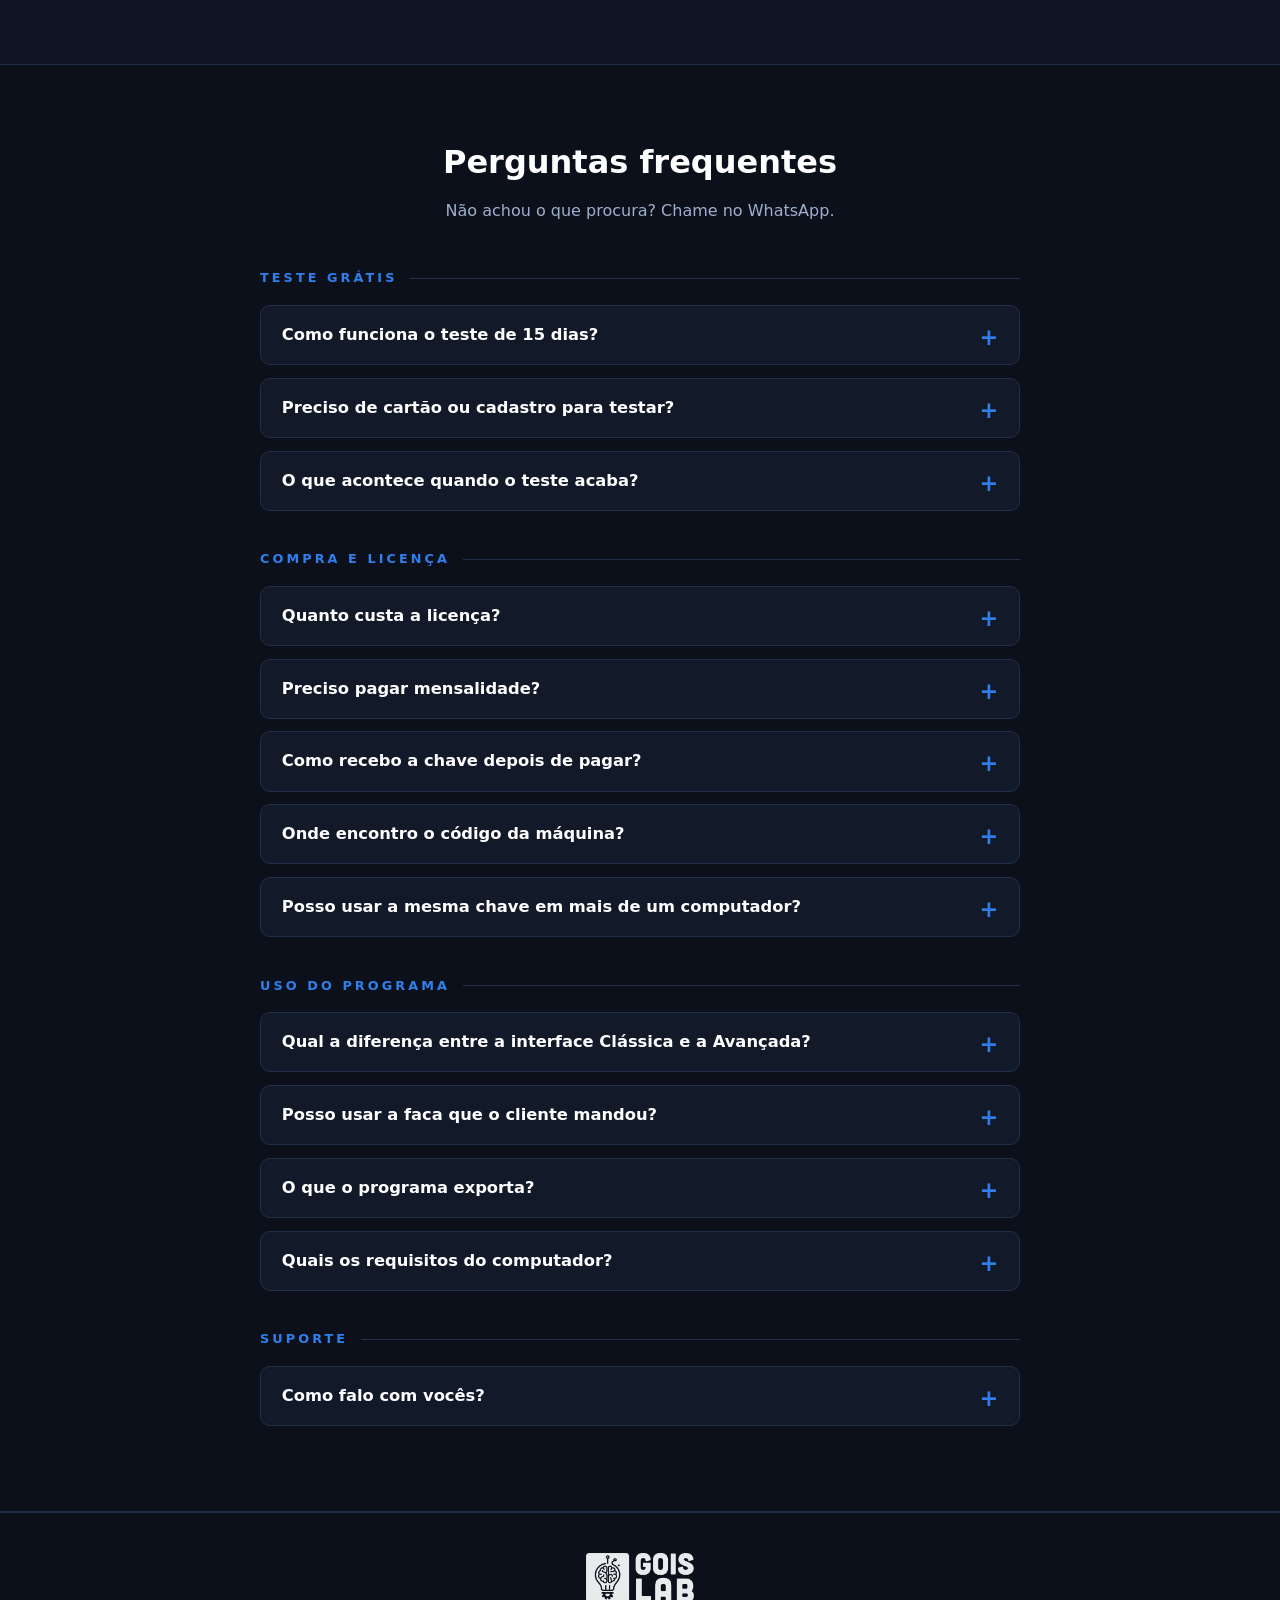
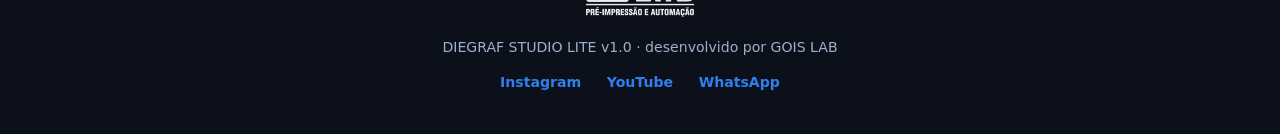
==== commit 409fe022: "Pagina propria para as videoaulas (sai da pagina inicial) Co-Authored-By: Claude Opus 5.5 <noreply@a" ====
--- a/index.html
+++ b/index.html
@@ -4,12 +4,12 @@
 <meta charset="UTF-8">
 <meta name="viewport" content="width=device-width, initial-scale=1.0">
 <title>DIEGRAF STUDIO LITE v1.0</title>
-<link rel="stylesheet" href="style.css?v=8">
+<link rel="stylesheet" href="style.css?v=9">
 </head>
 <body>
 <header><div class="bar">
   <a href="index.html"><img src="assets/DIEGRAF_LOGO_BRANCO.png" alt="DIEGRAF STUDIO"></a>
-  <nav><a href="index.html">Início</a><a href="features.html">Funcionalidades</a><a href="https://www.youtube.com/playlist?list=PLJeVq4AoT8Tg" target="_blank" rel="noopener">Videoaulas</a><a href="#download">Download</a><a href="#licenca">Licença</a></nav>
+  <nav><a href="index.html">Início</a><a href="features.html">Funcionalidades</a><a href="videoaulas.html">Videoaulas</a><a href="#download">Download</a><a href="#licenca">Licença</a></nav>
 </div></header>
 
 <section class="hero"><div class="wrap">
@@ -47,21 +47,6 @@
     <div class="card"><div class="n">3</div><h3>Calcule o aproveitamento</h3><p>Informe material, quantidade e gramatura. O programa compara os formatos de folha e destaca o que gasta menos papel.</p></div>
     <div class="card"><div class="n">4</div><h3>Gere o orçamento</h3><p>Com um clique saem o PDF técnico e o Excel, organizados por cliente e versão, prontos para enviar.</p></div>
   </div>
-</div></section>
-
-<section id="videoaulas"><div class="wrap">
-  <h2>Videoaulas</h2>
-  <p class="lead">Aprenda a usar o programa em vídeos curtos, de cerca de 2 minutos: do 2D e do 3D ao aproveitamento, orçamento e importação da faca do cliente.</p>
-  <div class="vgrade">
-    <div class="vbox vdest"><button class="vplay" data-id="gSuhnFQ3yGI" aria-label="Assistir: Conheça o DIEGRAF STUDIO LITE"><img src="https://i.ytimg.com/vi/gSuhnFQ3yGI/hqdefault.jpg" alt="" loading="lazy"><span class="va-play" aria-hidden="true">▶</span></button><div class="vinfo"><span>Introdução</span><h3>Conheça o DIEGRAF STUDIO LITE</h3><p>Em 2 minutos: o que o programa faz e quais problemas ele resolve no dia a dia da gráfica.</p></div></div>
-    <div class="vbox"><button class="vplay" data-id="fQ2Kg53eBvI" aria-label="Assistir: Entenda o 2D"><img src="https://i.ytimg.com/vi/fQ2Kg53eBvI/hqdefault.jpg" alt="" loading="lazy"><span class="va-play" aria-hidden="true">▶</span></button><div class="vinfo"><span>Aula 1</span><h3>Entenda o 2D</h3></div></div>
-    <div class="vbox"><button class="vplay" data-id="G3mlHorzfSM" aria-label="Assistir: Entenda o 3D"><img src="https://i.ytimg.com/vi/G3mlHorzfSM/hqdefault.jpg" alt="" loading="lazy"><span class="va-play" aria-hidden="true">▶</span></button><div class="vinfo"><span>Aula 2</span><h3>Entenda o 3D</h3></div></div>
-    <div class="vbox"><button class="vplay" data-id="Pgx59ob0730" aria-label="Assistir: Entenda o aproveitamento"><img src="https://i.ytimg.com/vi/Pgx59ob0730/hqdefault.jpg" alt="" loading="lazy"><span class="va-play" aria-hidden="true">▶</span></button><div class="vinfo"><span>Aula 3</span><h3>Entenda o aproveitamento</h3></div></div>
-    <div class="vbox"><button class="vplay" data-id="uYSlIrnEb_w" aria-label="Assistir: Protocolo e orçamento"><img src="https://i.ytimg.com/vi/uYSlIrnEb_w/hqdefault.jpg" alt="" loading="lazy"><span class="va-play" aria-hidden="true">▶</span></button><div class="vinfo"><span>Aula 4</span><h3>Protocolo e orçamento</h3></div></div>
-    <div class="vbox"><button class="vplay" data-id="WxvokA4xkEI" aria-label="Assistir: Projeto do zero"><img src="https://i.ytimg.com/vi/WxvokA4xkEI/hqdefault.jpg" alt="" loading="lazy"><span class="va-play" aria-hidden="true">▶</span></button><div class="vinfo"><span>Aula 5</span><h3>Projeto do zero</h3></div></div>
-    <div class="vbox"><button class="vplay" data-id="LYzTUrU6yxo" aria-label="Assistir: Importar faca de PDF"><img src="https://i.ytimg.com/vi/LYzTUrU6yxo/hqdefault.jpg" alt="" loading="lazy"><span class="va-play" aria-hidden="true">▶</span></button><div class="vinfo"><span>Aula 6</span><h3>Importar faca de PDF</h3></div></div>
-  </div>
-  <p style="text-align:center;margin-top:2rem"><a class="btn btn-s" href="https://www.youtube.com/playlist?list=PLJeVq4AoT8Tg" target="_blank" rel="noopener">Ver a playlist no YouTube</a></p>
 </div></section>
 
 <section><div class="wrap" style="max-width:820px;text-align:center">
@@ -153,6 +138,6 @@
   <p style="margin-top:.8rem"><a href="https://www.instagram.com/gois_lab/" target="_blank" rel="noopener">Instagram</a><a href="https://www.youtube.com/playlist?list=PLJeVq4AoT8Tg" target="_blank" rel="noopener">YouTube</a><a href="https://wa.me/5511914804727?text=Oi%2C%20gostaria%20de%20mais%20informa%C3%A7%C3%B5es%20sobre%20o%20Diegraf%20Studio" target="_blank" rel="noopener">WhatsApp</a></p>
 </footer>
 <a class="wa" href="https://wa.me/5511914804727?text=Oi%2C%20gostaria%20de%20mais%20informa%C3%A7%C3%B5es%20sobre%20o%20Diegraf%20Studio" target="_blank" rel="noopener" aria-label="Falar no WhatsApp"><svg viewBox="0 0 24 24" width="24" height="24" aria-hidden="true"><path fill="currentColor" d="M17.472 14.382c-.297-.149-1.758-.867-2.03-.967-.273-.099-.471-.148-.67.15-.197.297-.767.966-.94 1.164-.173.199-.347.223-.644.075-.297-.15-1.255-.463-2.39-1.475-.883-.788-1.48-1.761-1.653-2.059-.173-.297-.018-.458.13-.606.134-.133.298-.347.446-.52.149-.174.198-.298.298-.497.099-.198.05-.371-.025-.52-.075-.149-.669-1.612-.916-2.207-.242-.579-.487-.5-.669-.51-.173-.008-.371-.01-.57-.01-.198 0-.52.074-.792.372-.272.297-1.04 1.016-1.04 2.479 0 1.462 1.065 2.875 1.213 3.074.149.198 2.096 3.2 5.077 4.487.709.306 1.262.489 1.694.625.712.227 1.36.195 1.871.118.571-.085 1.758-.719 2.006-1.413.248-.694.248-1.289.173-1.413-.074-.124-.272-.198-.57-.347m-5.421 7.403h-.004a9.87 9.87 0 01-5.031-1.378l-.361-.214-3.741.982.998-3.648-.235-.374a9.86 9.86 0 01-1.51-5.26c.001-5.45 4.436-9.884 9.888-9.884 2.64 0 5.122 1.03 6.988 2.898a9.825 9.825 0 012.893 6.994c-.003 5.45-4.437 9.884-9.885 9.884m8.413-18.297A11.815 11.815 0 0012.05 0C5.495 0 .16 5.335.157 11.892c0 2.096.547 4.142 1.588 5.945L.057 24l6.305-1.654a11.882 11.882 0 005.683 1.448h.005c6.554 0 11.89-5.335 11.893-11.893a11.821 11.821 0 00-3.48-8.413z"/></svg></a>
-<script src="script.js?v=5"></script>
+<script src="script.js?v=7"></script>
 </body>
 </html>
--- a/style.css
+++ b/style.css
@@ -173,3 +173,6 @@
 .vdest .vinfo h3 { font-size: 1.25rem; }
 @media (max-width: 900px) { .vgrade { grid-template-columns: repeat(2, 1fr); } .vbox.vdest { grid-template-columns: 1fr; } }
 @media (max-width: 560px) { .vgrade { grid-template-columns: 1fr; } }
+
+.vpag { padding-top: 3rem; }
+.vpag h1 { text-align: center; color: #fff; font-size: clamp(1.8rem, 4vw, 2.6rem); margin-bottom: .6rem; }
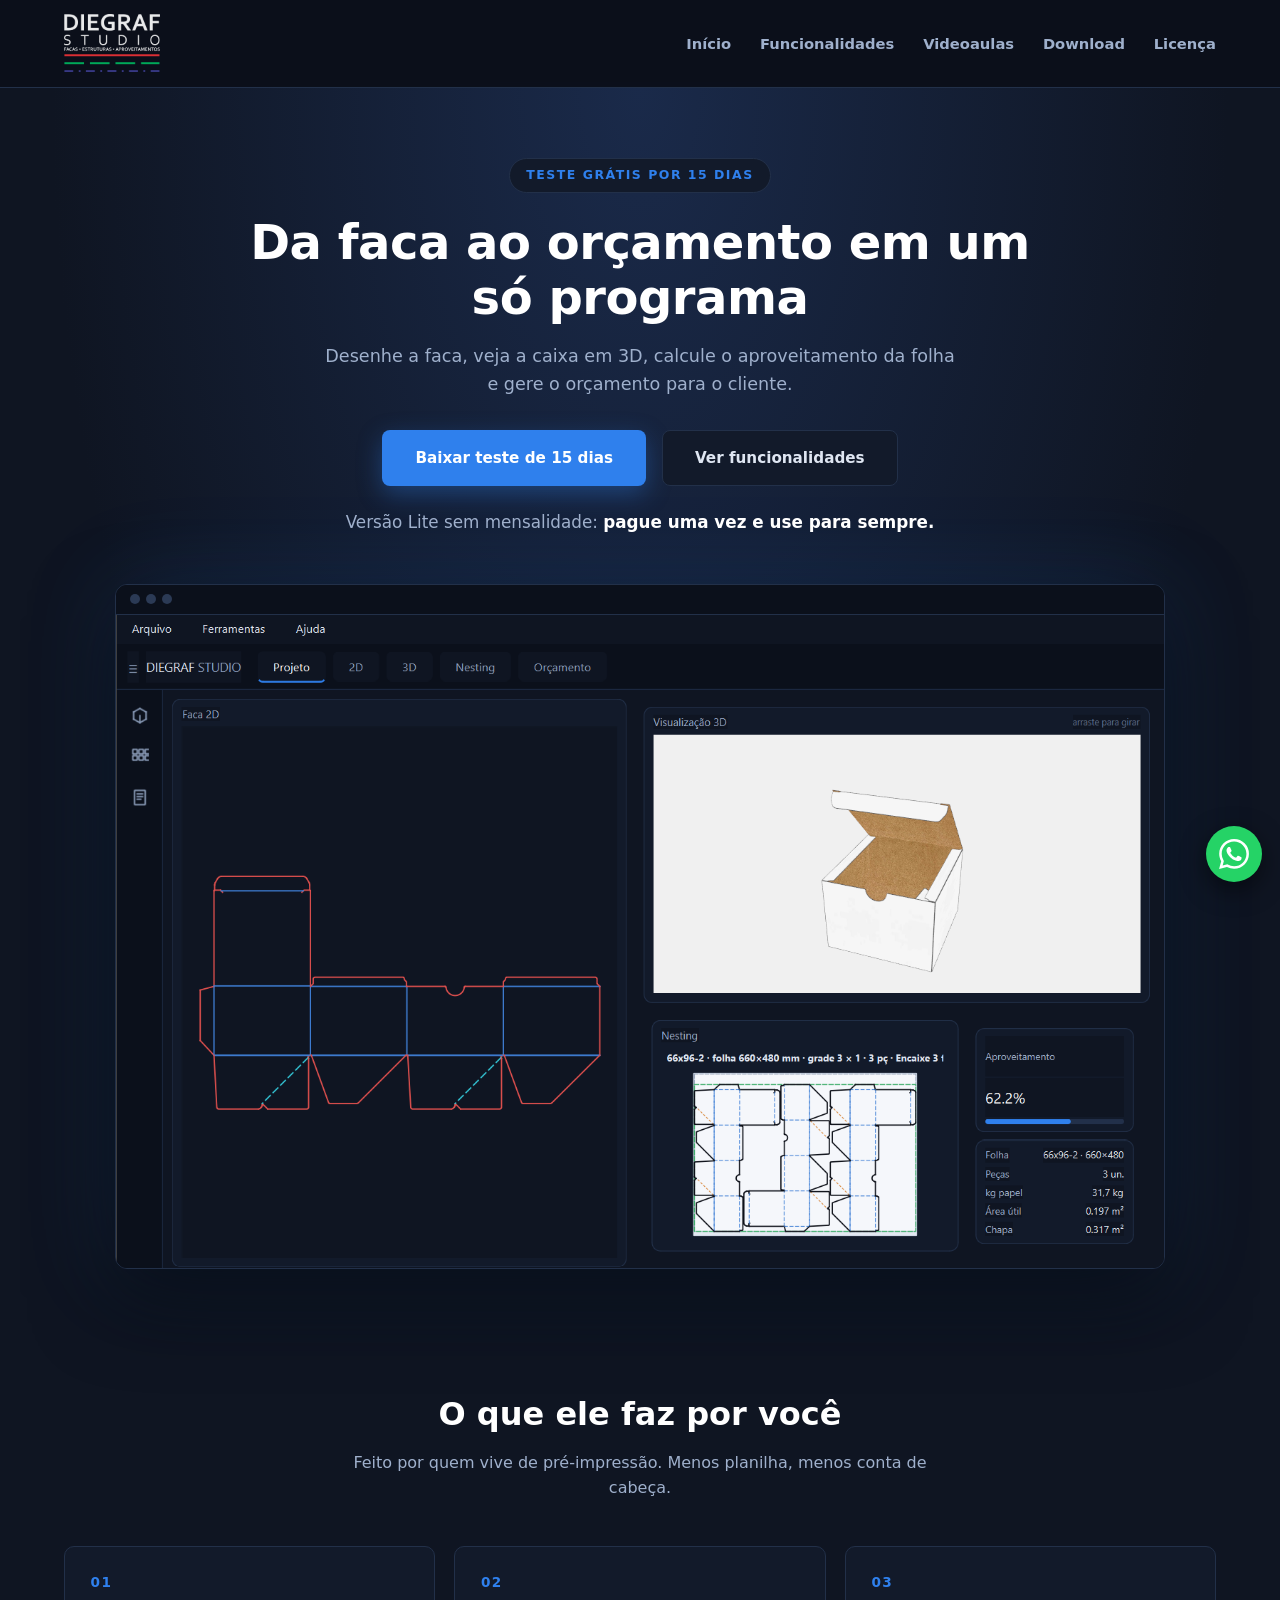
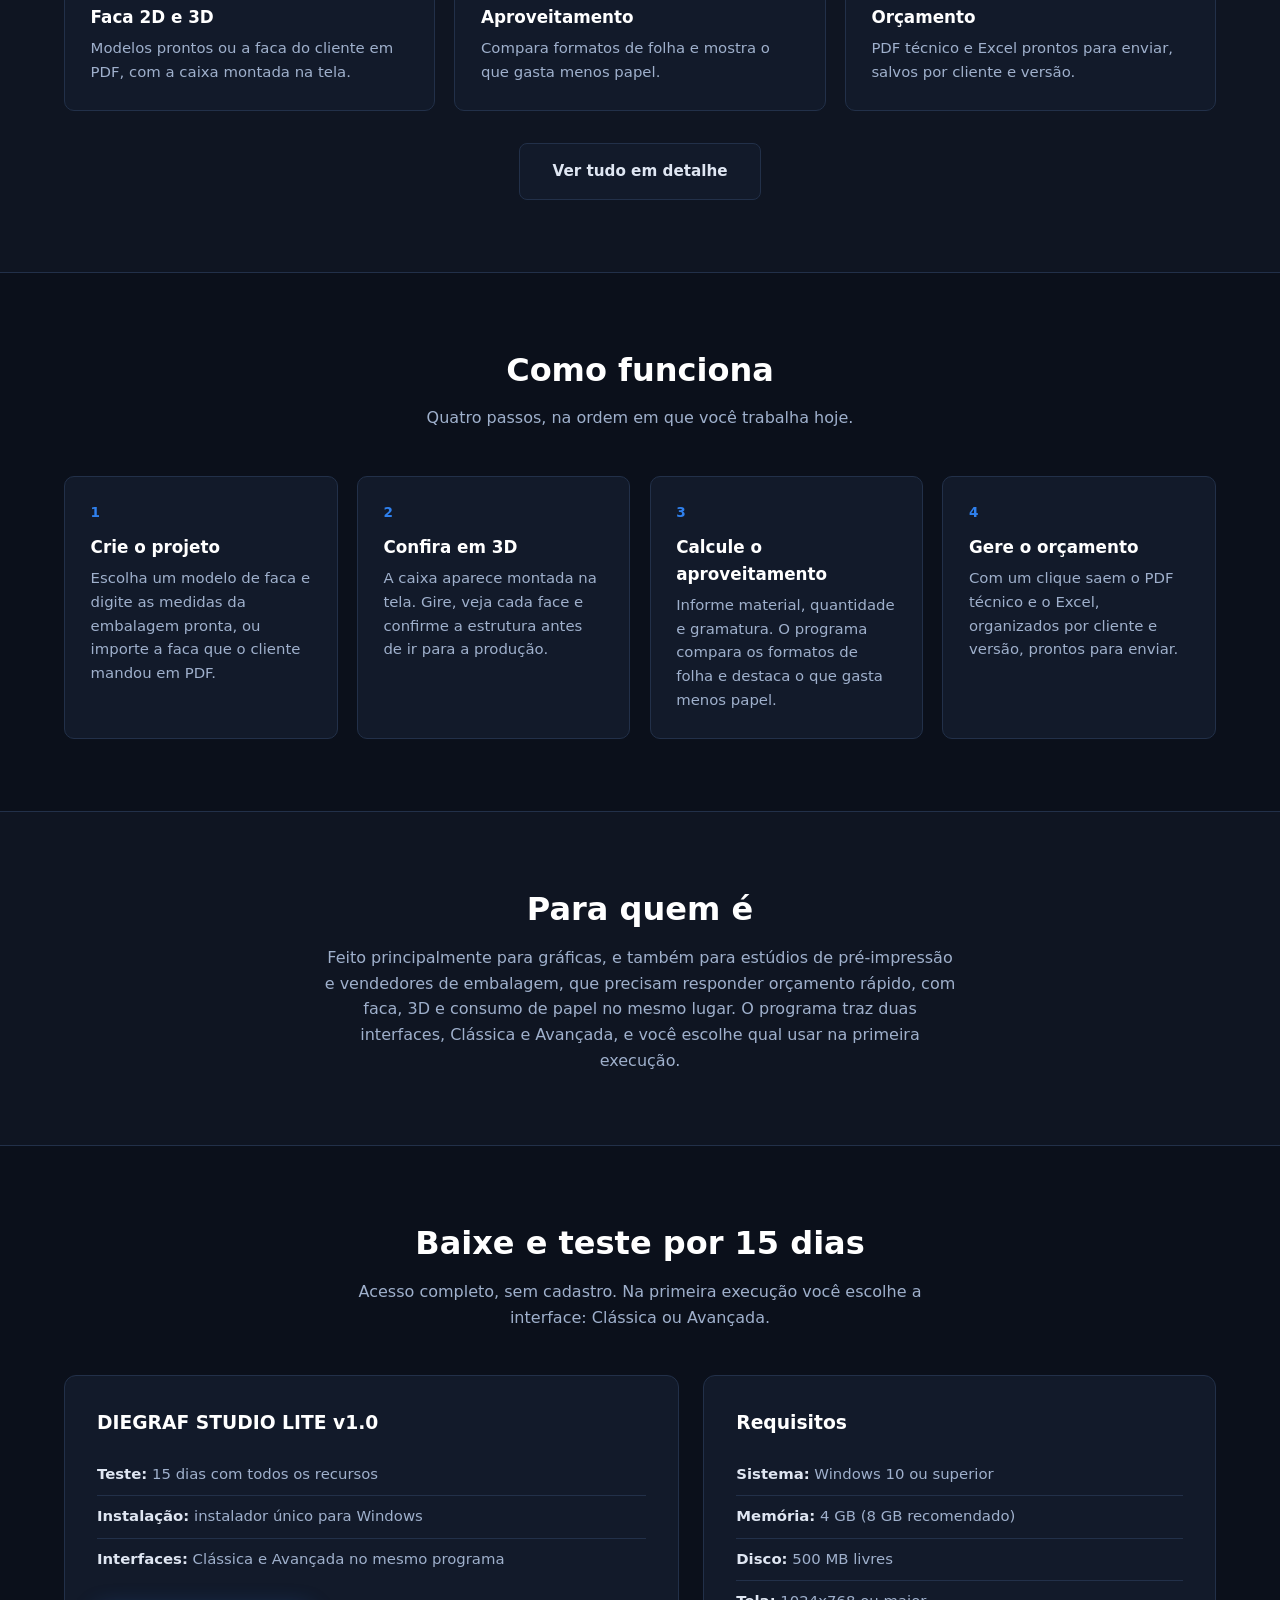
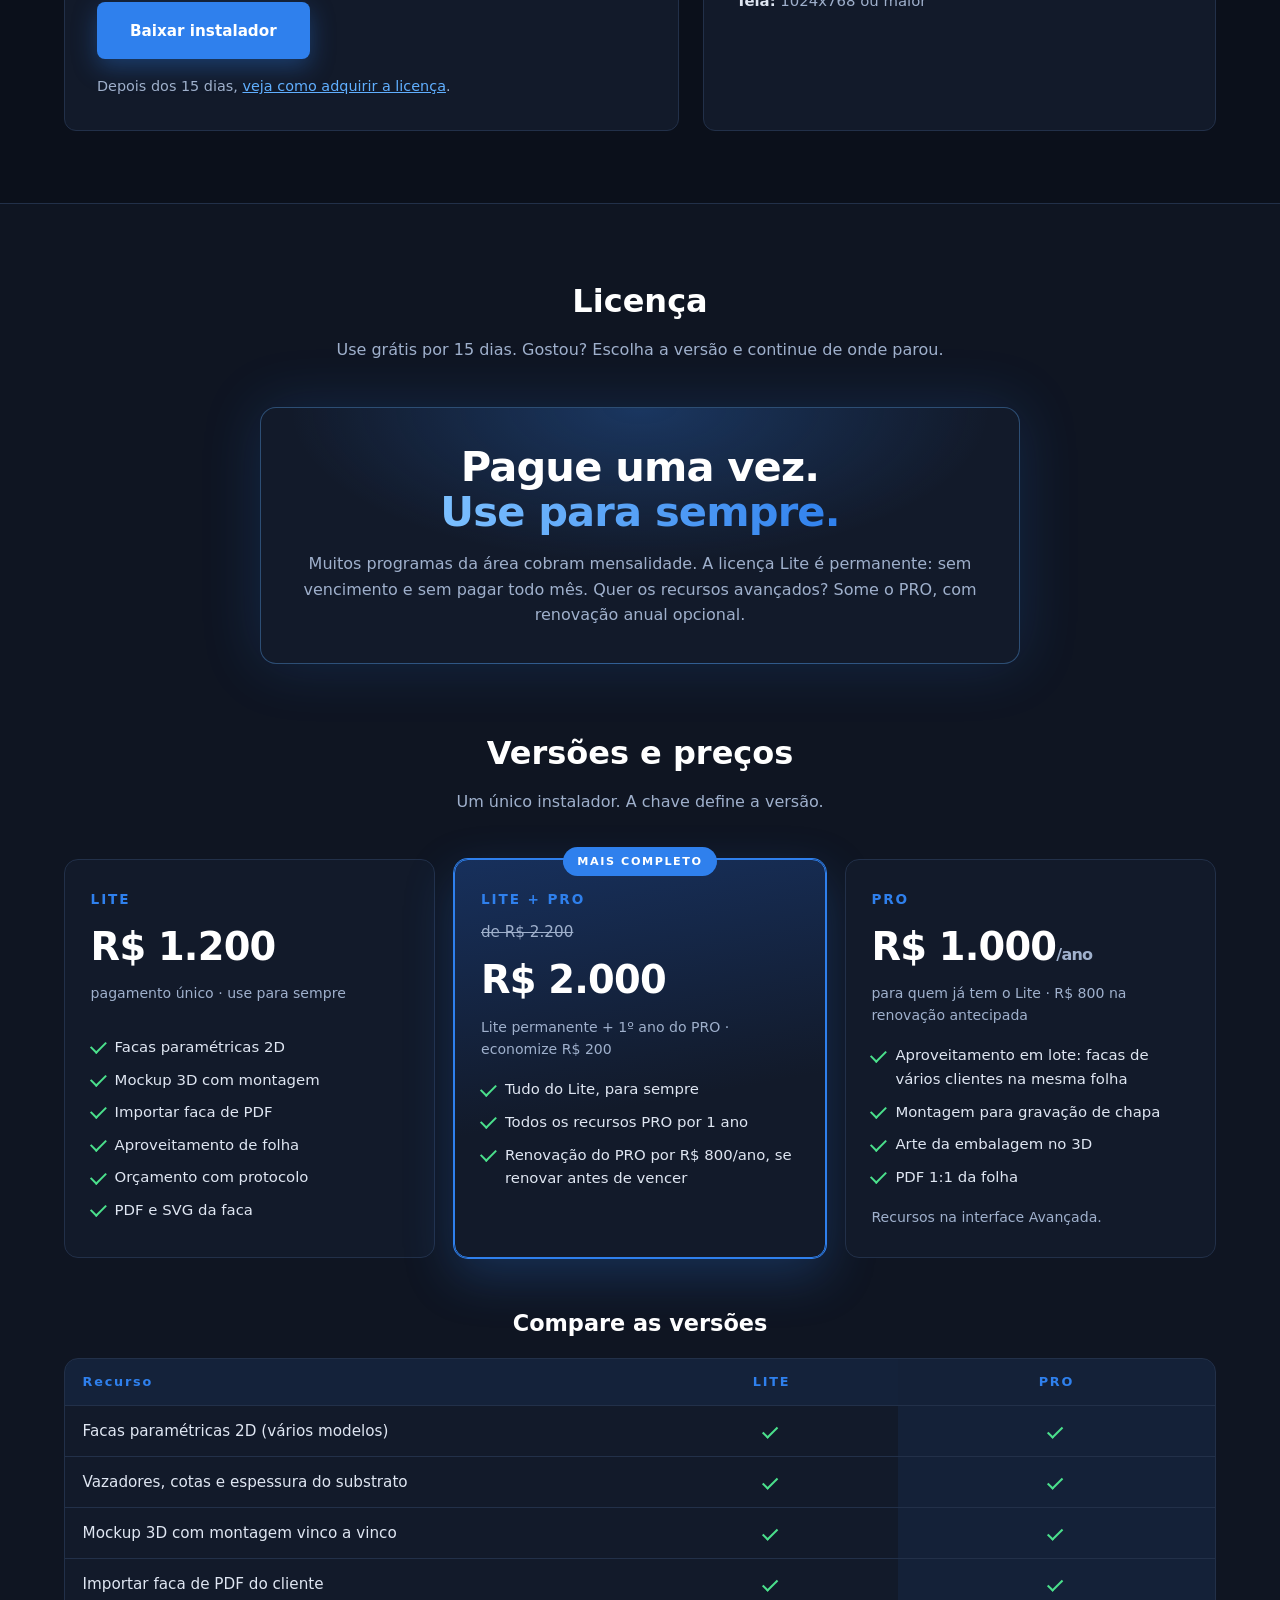
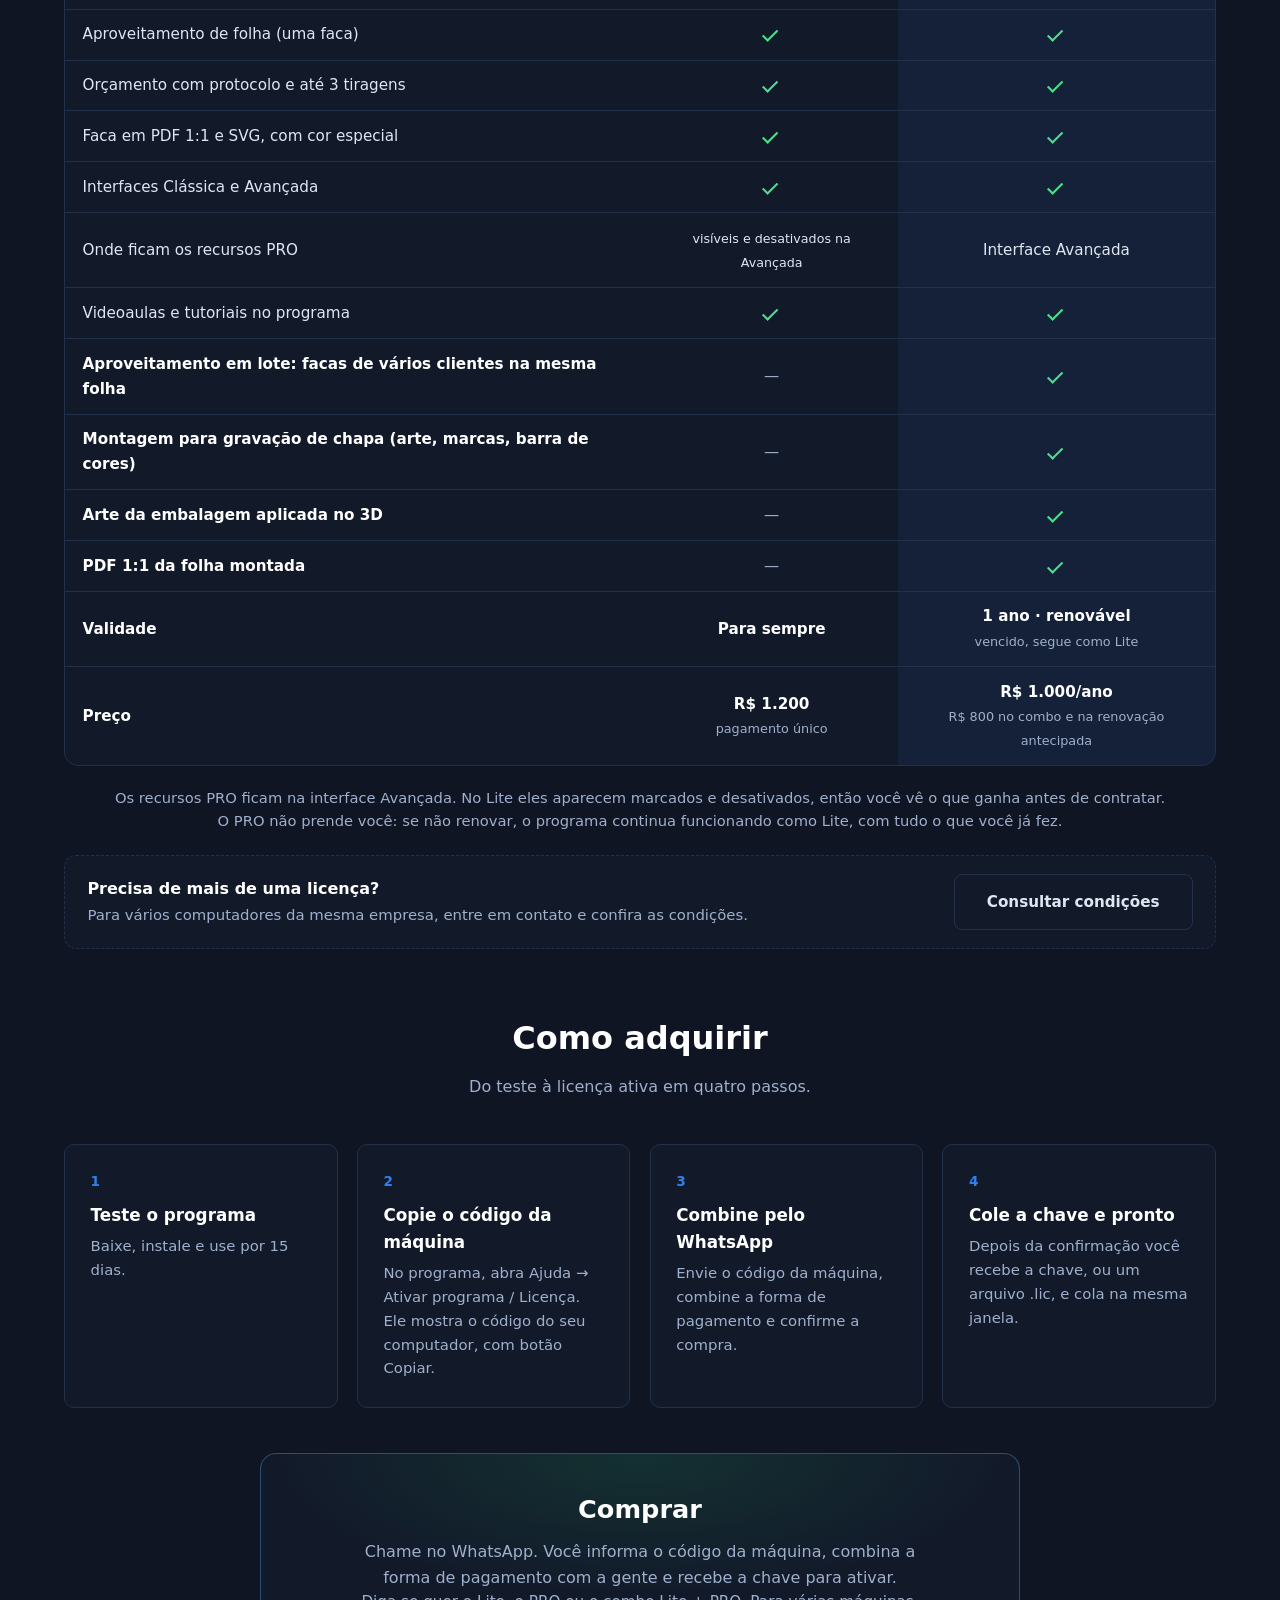
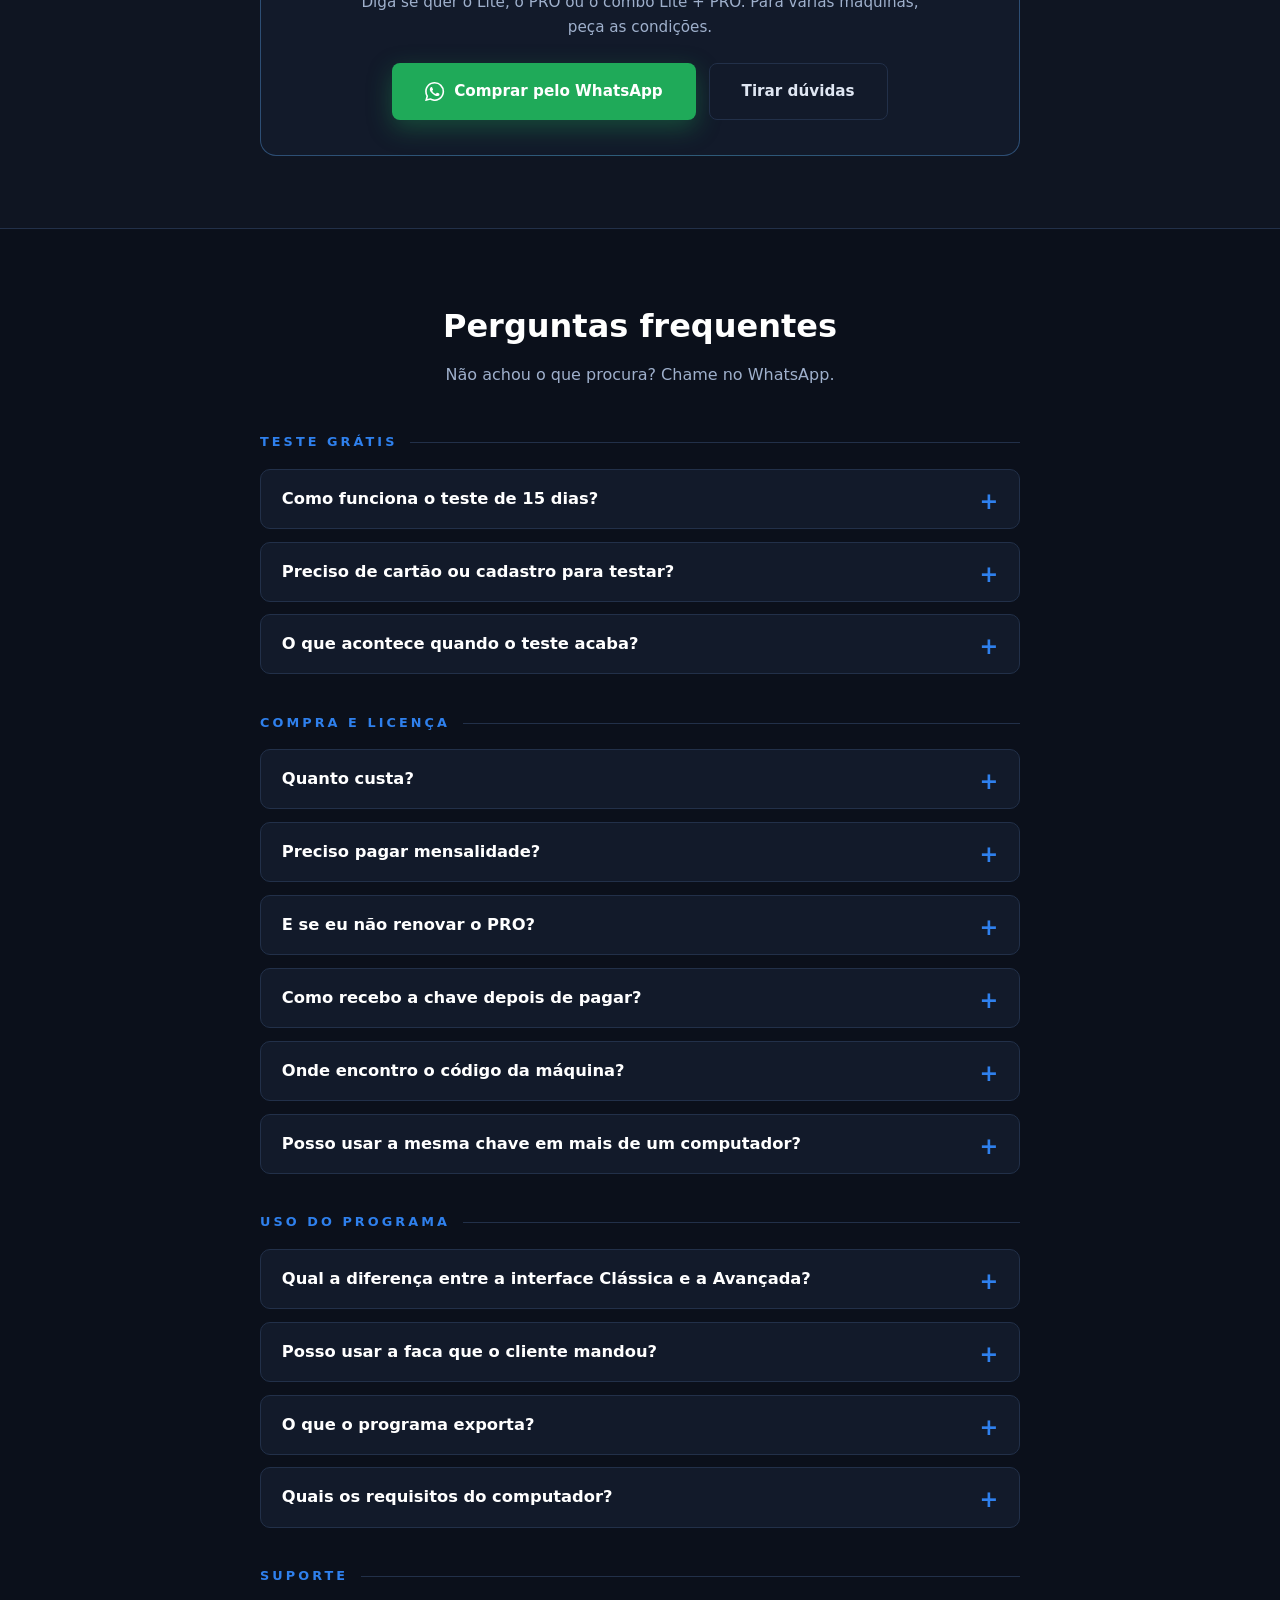
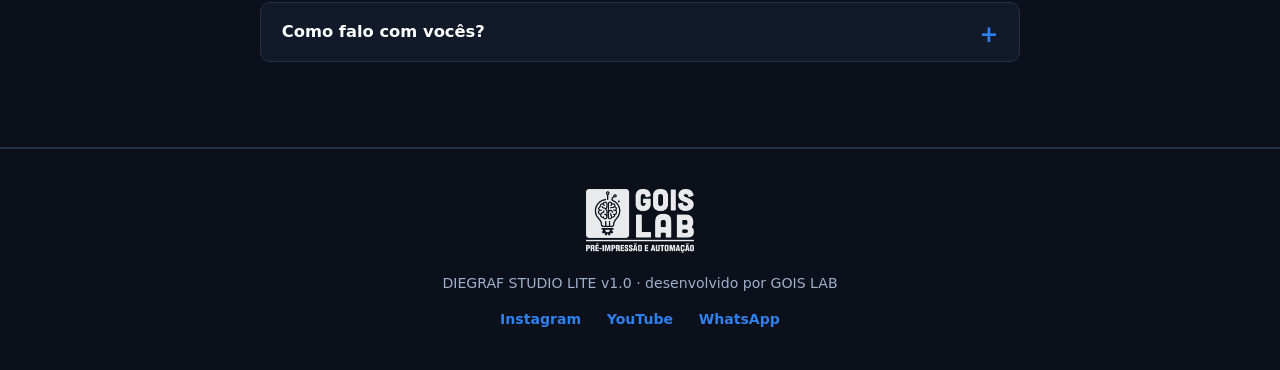
==== commit 53203efa: "Versoes e precos: Lite, PRO e combo, comparativo e consulta para mais licencas Co-Authored-By: Claud" ====
--- a/index.html
+++ b/index.html
@@ -4,7 +4,7 @@
 <meta charset="UTF-8">
 <meta name="viewport" content="width=device-width, initial-scale=1.0">
 <title>DIEGRAF STUDIO LITE v1.0</title>
-<link rel="stylesheet" href="style.css?v=9">
+<link rel="stylesheet" href="style.css?v=12">
 </head>
 <body>
 <header><div class="bar">
@@ -20,7 +20,7 @@
     <a class="btn btn-p" href="#download">Baixar teste de 15 dias</a>
     <a class="btn btn-s" href="features.html">Ver funcionalidades</a>
   </div>
-  <p class="semmensal">Sem mensalidade: <b>pague uma vez e use para sempre.</b></p>
+  <p class="semmensal">Versão Lite sem mensalidade: <b>pague uma vez e use para sempre.</b></p>
   <div class="janela" data-zoom>
     <div class="tit"><i></i><i></i><i></i></div>
     <img src="assets/PREVIEW.png" alt="DIEGRAF STUDIO LITE: faca 2D, preview 3D e aproveitamento">
@@ -65,7 +65,7 @@
         <li><b>Instalação:</b> instalador único para Windows</li>
         <li><b>Interfaces:</b> Clássica e Avançada no mesmo programa</li>
       </ul>
-      <a class="btn btn-p" href="https://drive.usercontent.google.com/download?id=1ukeDVyUMav7sGJ4Wb1R8xyh6m3FOW3XS&export=download&confirm=t" rel="noopener">Baixar instalador</a>
+      <a class="btn btn-p" href="https://github.com/rodrigo-goislab/diegraf-lite-atualizacao/releases/latest/download/DIEGRAF_STUDIO_LITE_Setup_v1.0.exe" rel="noopener">Baixar instalador</a>
       <p style="margin-top:1rem;font-size:.9rem;color:var(--fraco)">Depois dos 15 dias, <a href="#licenca" style="color:#60afff">veja como adquirir a licença</a>.</p>
     </div>
     <div class="box">
@@ -82,8 +82,69 @@
 
 <section id="licenca"><div class="wrap">
   <h2>Licença</h2>
-  <p class="lead">Use grátis por 15 dias. Gostou? Adquira a licença permanente e continue de onde parou.</p>
-  <div class="destaque"><div class="g">Pague uma vez.<br><em>Use para sempre.</em></div><p>Muitos programas da área cobram mensalidade. No DIEGRAF STUDIO LITE a licença é permanente: sem vencimento e sem pagar todo mês.</p></div>
+  <p class="lead">Use grátis por 15 dias. Gostou? Escolha a versão e continue de onde parou.</p>
+  <div class="destaque"><div class="g">Pague uma vez.<br><em>Use para sempre.</em></div><p>Muitos programas da área cobram mensalidade. A licença Lite é permanente: sem vencimento e sem pagar todo mês. Quer os recursos avançados? Some o PRO, com renovação anual opcional.</p></div>
+
+  <h2 style="margin-top:4rem">Versões e preços</h2>
+  <p class="lead">Um único instalador. A chave define a versão.</p>
+  <div class="planos">
+    <div class="plano">
+      <div class="pl-nome">LITE</div>
+      <div class="pl-preco">R$ 1.200</div>
+      <div class="pl-cond">pagamento único · use para sempre</div>
+      <ul>
+        <li>Facas paramétricas 2D</li><li>Mockup 3D com montagem</li><li>Importar faca de PDF</li>
+        <li>Aproveitamento de folha</li><li>Orçamento com protocolo</li><li>PDF e SVG da faca</li>
+      </ul>
+    </div>
+    <div class="plano pl-dest">
+      <div class="pl-selo">MAIS COMPLETO</div>
+      <div class="pl-nome">LITE + PRO</div>
+      <div class="pl-de">de R$ 2.200</div>
+      <div class="pl-preco">R$ 2.000</div>
+      <div class="pl-cond">Lite permanente + 1º ano do PRO · economize R$ 200</div>
+      <ul>
+        <li>Tudo do Lite, para sempre</li><li>Todos os recursos PRO por 1 ano</li>
+        <li>Renovação do PRO por R$ 800/ano, se renovar antes de vencer</li>
+      </ul>
+    </div>
+    <div class="plano">
+      <div class="pl-nome">PRO</div>
+      <div class="pl-preco">R$ 1.000<small>/ano</small></div>
+      <div class="pl-cond">para quem já tem o Lite · R$ 800 na renovação antecipada</div>
+      <ul>
+        <li>Aproveitamento em lote: facas de vários clientes na mesma folha</li>
+        <li>Montagem para gravação de chapa</li><li>Arte da embalagem no 3D</li><li>PDF 1:1 da folha</li>
+      </ul>
+      <div class="pl-cond" style="margin-top:1rem;min-height:0">Recursos na interface Avançada.</div>
+    </div>
+  </div>
+
+  <h3 class="cmp-tit">Compare as versões</h3>
+  <div class="cmp-wrap"><table class="cmp">
+    <thead><tr><th>Recurso</th><th>LITE</th><th>PRO</th></tr></thead>
+    <tbody>
+      <tr><td>Facas paramétricas 2D (vários modelos)</td><td><span class="cmp-ok" aria-label="Incluso"></span></td><td><span class="cmp-ok" aria-label="Incluso"></span></td></tr>
+      <tr><td>Vazadores, cotas e espessura do substrato</td><td><span class="cmp-ok" aria-label="Incluso"></span></td><td><span class="cmp-ok" aria-label="Incluso"></span></td></tr>
+      <tr><td>Mockup 3D com montagem vinco a vinco</td><td><span class="cmp-ok" aria-label="Incluso"></span></td><td><span class="cmp-ok" aria-label="Incluso"></span></td></tr>
+      <tr><td>Importar faca de PDF do cliente</td><td><span class="cmp-ok" aria-label="Incluso"></span></td><td><span class="cmp-ok" aria-label="Incluso"></span></td></tr>
+      <tr><td>Aproveitamento de folha (uma faca)</td><td><span class="cmp-ok" aria-label="Incluso"></span></td><td><span class="cmp-ok" aria-label="Incluso"></span></td></tr>
+      <tr><td>Orçamento com protocolo e até 3 tiragens</td><td><span class="cmp-ok" aria-label="Incluso"></span></td><td><span class="cmp-ok" aria-label="Incluso"></span></td></tr>
+      <tr><td>Faca em PDF 1:1 e SVG, com cor especial</td><td><span class="cmp-ok" aria-label="Incluso"></span></td><td><span class="cmp-ok" aria-label="Incluso"></span></td></tr>
+      <tr><td>Interfaces Clássica e Avançada</td><td><span class="cmp-ok" aria-label="Incluso"></span></td><td><span class="cmp-ok" aria-label="Incluso"></span></td></tr>
+      <tr><td>Onde ficam os recursos PRO</td><td><small>visíveis e desativados na Avançada</small></td><td>Interface Avançada</td></tr>
+      <tr><td>Videoaulas e tutoriais no programa</td><td><span class="cmp-ok" aria-label="Incluso"></span></td><td><span class="cmp-ok" aria-label="Incluso"></span></td></tr>
+      <tr class="cmp-pro"><td>Aproveitamento em lote: facas de vários clientes na mesma folha</td><td><span class="cmp-no" aria-label="Não incluso">—</span></td><td><span class="cmp-ok" aria-label="Incluso"></span></td></tr>
+      <tr class="cmp-pro"><td>Montagem para gravação de chapa (arte, marcas, barra de cores)</td><td><span class="cmp-no" aria-label="Não incluso">—</span></td><td><span class="cmp-ok" aria-label="Incluso"></span></td></tr>
+      <tr class="cmp-pro"><td>Arte da embalagem aplicada no 3D</td><td><span class="cmp-no" aria-label="Não incluso">—</span></td><td><span class="cmp-ok" aria-label="Incluso"></span></td></tr>
+      <tr class="cmp-pro"><td>PDF 1:1 da folha montada</td><td><span class="cmp-no" aria-label="Não incluso">—</span></td><td><span class="cmp-ok" aria-label="Incluso"></span></td></tr>
+      <tr class="cmp-fim"><td>Validade</td><td>Para sempre</td><td>1 ano · renovável<br><small>vencido, segue como Lite</small></td></tr>
+      <tr class="cmp-fim"><td>Preço</td><td>R$ 1.200<br><small>pagamento único</small></td><td>R$ 1.000/ano<br><small>R$ 800 no combo e na renovação antecipada</small></td></tr>
+    </tbody>
+  </table></div>
+  <p class="pl-nota">Os recursos PRO ficam na interface Avançada. No Lite eles aparecem marcados e desativados, então você vê o que ganha antes de contratar.<br>O PRO não prende você: se não renovar, o programa continua funcionando como Lite, com tudo o que você já fez.</p>
+  <div class="pl-multi"><div><b>Precisa de mais de uma licença?</b><span>Para vários computadores da mesma empresa, entre em contato e confira as condições.</span></div>
+    <a class="btn btn-s" href="https://wa.me/5511914804727?text=Oi%2C%20preciso%20de%20mais%20de%20uma%20licen%C3%A7a%20do%20Diegraf%20Studio.%20Quais%20s%C3%A3o%20as%20condi%C3%A7%C3%B5es%3F" target="_blank" rel="noopener">Consultar condições</a></div>
 
   <h2 style="margin-top:4rem">Como adquirir</h2>
   <p class="lead">Do teste à licença ativa em quatro passos.</p>
@@ -95,11 +156,11 @@
   </div>
 
   <div class="comprar" id="comprar">
-    <h3>Comprar a licença</h3>
+    <h3>Comprar</h3>
     <p>Chame no WhatsApp. Você informa o código da máquina, combina a forma de pagamento com a gente e recebe a chave para ativar.</p>
-    <div class="lanc"><span>PREÇO DE LANÇAMENTO</span><b>R$ 1.200,00</b><small>pagamento único · promoção válida por tempo indeterminado</small></div>
+    <p style="color:var(--fraco);font-size:.95rem">Diga se quer o Lite, o PRO ou o combo Lite + PRO. Para várias máquinas, peça as condições.</p>
     <div class="acoes">
-      <a class="btn btn-w" href="https://wa.me/5511914804727?text=Oi%2C%20quero%20comprar%20a%20licen%C3%A7a%20permanente%20do%20Diegraf%20Studio.%20Meu%20c%C3%B3digo%20da%20m%C3%A1quina%20%C3%A9%3A%20" target="_blank" rel="noopener"><svg viewBox="0 0 24 24" width="24" height="24" aria-hidden="true"><path fill="currentColor" d="M17.472 14.382c-.297-.149-1.758-.867-2.03-.967-.273-.099-.471-.148-.67.15-.197.297-.767.966-.94 1.164-.173.199-.347.223-.644.075-.297-.15-1.255-.463-2.39-1.475-.883-.788-1.48-1.761-1.653-2.059-.173-.297-.018-.458.13-.606.134-.133.298-.347.446-.52.149-.174.198-.298.298-.497.099-.198.05-.371-.025-.52-.075-.149-.669-1.612-.916-2.207-.242-.579-.487-.5-.669-.51-.173-.008-.371-.01-.57-.01-.198 0-.52.074-.792.372-.272.297-1.04 1.016-1.04 2.479 0 1.462 1.065 2.875 1.213 3.074.149.198 2.096 3.2 5.077 4.487.709.306 1.262.489 1.694.625.712.227 1.36.195 1.871.118.571-.085 1.758-.719 2.006-1.413.248-.694.248-1.289.173-1.413-.074-.124-.272-.198-.57-.347m-5.421 7.403h-.004a9.87 9.87 0 01-5.031-1.378l-.361-.214-3.741.982.998-3.648-.235-.374a9.86 9.86 0 01-1.51-5.26c.001-5.45 4.436-9.884 9.888-9.884 2.64 0 5.122 1.03 6.988 2.898a9.825 9.825 0 012.893 6.994c-.003 5.45-4.437 9.884-9.885 9.884m8.413-18.297A11.815 11.815 0 0012.05 0C5.495 0 .16 5.335.157 11.892c0 2.096.547 4.142 1.588 5.945L.057 24l6.305-1.654a11.882 11.882 0 005.683 1.448h.005c6.554 0 11.89-5.335 11.893-11.893a11.821 11.821 0 00-3.48-8.413z"/></svg> Comprar pelo WhatsApp</a>
+      <a class="btn btn-w" href="https://wa.me/5511914804727?text=Oi%2C%20quero%20comprar%20o%20Diegraf%20Studio%20%28Lite%20/%20PRO%20/%20Lite%20%2B%20PRO%29.%20Meu%20c%C3%B3digo%20da%20m%C3%A1quina%20%C3%A9%3A%20" target="_blank" rel="noopener"><svg viewBox="0 0 24 24" width="24" height="24" aria-hidden="true"><path fill="currentColor" d="M17.472 14.382c-.297-.149-1.758-.867-2.03-.967-.273-.099-.471-.148-.67.15-.197.297-.767.966-.94 1.164-.173.199-.347.223-.644.075-.297-.15-1.255-.463-2.39-1.475-.883-.788-1.48-1.761-1.653-2.059-.173-.297-.018-.458.13-.606.134-.133.298-.347.446-.52.149-.174.198-.298.298-.497.099-.198.05-.371-.025-.52-.075-.149-.669-1.612-.916-2.207-.242-.579-.487-.5-.669-.51-.173-.008-.371-.01-.57-.01-.198 0-.52.074-.792.372-.272.297-1.04 1.016-1.04 2.479 0 1.462 1.065 2.875 1.213 3.074.149.198 2.096 3.2 5.077 4.487.709.306 1.262.489 1.694.625.712.227 1.36.195 1.871.118.571-.085 1.758-.719 2.006-1.413.248-.694.248-1.289.173-1.413-.074-.124-.272-.198-.57-.347m-5.421 7.403h-.004a9.87 9.87 0 01-5.031-1.378l-.361-.214-3.741.982.998-3.648-.235-.374a9.86 9.86 0 01-1.51-5.26c.001-5.45 4.436-9.884 9.888-9.884 2.64 0 5.122 1.03 6.988 2.898a9.825 9.825 0 012.893 6.994c-.003 5.45-4.437 9.884-9.885 9.884m8.413-18.297A11.815 11.815 0 0012.05 0C5.495 0 .16 5.335.157 11.892c0 2.096.547 4.142 1.588 5.945L.057 24l6.305-1.654a11.882 11.882 0 005.683 1.448h.005c6.554 0 11.89-5.335 11.893-11.893a11.821 11.821 0 00-3.48-8.413z"/></svg> Comprar pelo WhatsApp</a>
       <a class="btn btn-s" href="https://wa.me/5511914804727?text=Oi%2C%20gostaria%20de%20mais%20informa%C3%A7%C3%B5es%20sobre%20o%20Diegraf%20Studio" target="_blank" rel="noopener">Tirar dúvidas</a>
     </div>
   </div>
@@ -115,8 +176,9 @@
     <details><summary>O que acontece quando o teste acaba?</summary><p>O programa continua abrindo, mas com os recursos desligados e um aviso com o botão para ativar, até você inserir a chave de uma licença.</p></details>
 
     <h3 class="faqg">Compra e licença</h3>
-    <details><summary>Quanto custa a licença?</summary><p>Preço de lançamento: R$ 1.200,00, em pagamento único e sem mensalidade. A promoção é válida por tempo indeterminado. O pagamento é combinado pelo WhatsApp.</p></details>
-    <details><summary>Preciso pagar mensalidade?</summary><p>Não. Você paga uma vez e usa para sempre. A licença é permanente, sem vencimento.</p></details>
+    <details><summary>Quanto custa?</summary><p>Lite: R$ 1.200, pagamento único. PRO: R$ 1.000 por ano, para quem já tem o Lite. Combo Lite + PRO na primeira compra: R$ 2.000 (o 1º ano do PRO sai por R$ 800). Renovando o PRO antes de vencer, R$ 800 por ano. Para mais de uma licença, fale com a gente e confira as condições.</p></details>
+    <details><summary>Preciso pagar mensalidade?</summary><p>Não. O Lite é pago uma vez e é seu para sempre. O PRO é anual e opcional: só renova quem quiser continuar com os recursos avançados.</p></details>
+    <details><summary>E se eu não renovar o PRO?</summary><p>O programa continua funcionando como Lite, com seus projetos e configurações. Os recursos PRO ficam marcados e voltam assim que você renovar.</p></details>
     <details><summary>Como recebo a chave depois de pagar?</summary><p>Chame no WhatsApp e envie o código da máquina. Depois de combinar o pagamento, você recebe a chave, como texto ou como arquivo .lic, e ativa em Ajuda → Ativar programa / Licença.</p></details>
     <details><summary>Onde encontro o código da máquina?</summary><p>No programa, em Ajuda → Ativar programa / Licença. O código aparece em um campo, com um botão Copiar.</p></details>
     <details><summary>Posso usar a mesma chave em mais de um computador?</summary><p>Não. Cada chave é gerada para o código de um computador específico e só funciona nele. Para outro computador, peça outra chave.</p></details>
@@ -138,6 +200,6 @@
   <p style="margin-top:.8rem"><a href="https://www.instagram.com/gois_lab/" target="_blank" rel="noopener">Instagram</a><a href="https://www.youtube.com/playlist?list=PLJeVq4AoT8Tg" target="_blank" rel="noopener">YouTube</a><a href="https://wa.me/5511914804727?text=Oi%2C%20gostaria%20de%20mais%20informa%C3%A7%C3%B5es%20sobre%20o%20Diegraf%20Studio" target="_blank" rel="noopener">WhatsApp</a></p>
 </footer>
 <a class="wa" href="https://wa.me/5511914804727?text=Oi%2C%20gostaria%20de%20mais%20informa%C3%A7%C3%B5es%20sobre%20o%20Diegraf%20Studio" target="_blank" rel="noopener" aria-label="Falar no WhatsApp"><svg viewBox="0 0 24 24" width="24" height="24" aria-hidden="true"><path fill="currentColor" d="M17.472 14.382c-.297-.149-1.758-.867-2.03-.967-.273-.099-.471-.148-.67.15-.197.297-.767.966-.94 1.164-.173.199-.347.223-.644.075-.297-.15-1.255-.463-2.39-1.475-.883-.788-1.48-1.761-1.653-2.059-.173-.297-.018-.458.13-.606.134-.133.298-.347.446-.52.149-.174.198-.298.298-.497.099-.198.05-.371-.025-.52-.075-.149-.669-1.612-.916-2.207-.242-.579-.487-.5-.669-.51-.173-.008-.371-.01-.57-.01-.198 0-.52.074-.792.372-.272.297-1.04 1.016-1.04 2.479 0 1.462 1.065 2.875 1.213 3.074.149.198 2.096 3.2 5.077 4.487.709.306 1.262.489 1.694.625.712.227 1.36.195 1.871.118.571-.085 1.758-.719 2.006-1.413.248-.694.248-1.289.173-1.413-.074-.124-.272-.198-.57-.347m-5.421 7.403h-.004a9.87 9.87 0 01-5.031-1.378l-.361-.214-3.741.982.998-3.648-.235-.374a9.86 9.86 0 01-1.51-5.26c.001-5.45 4.436-9.884 9.888-9.884 2.64 0 5.122 1.03 6.988 2.898a9.825 9.825 0 012.893 6.994c-.003 5.45-4.437 9.884-9.885 9.884m8.413-18.297A11.815 11.815 0 0012.05 0C5.495 0 .16 5.335.157 11.892c0 2.096.547 4.142 1.588 5.945L.057 24l6.305-1.654a11.882 11.882 0 005.683 1.448h.005c6.554 0 11.89-5.335 11.893-11.893a11.821 11.821 0 00-3.48-8.413z"/></svg></a>
-<script src="script.js?v=7"></script>
+<script src="script.js?v=8"></script>
 </body>
 </html>
--- a/style.css
+++ b/style.css
@@ -154,25 +154,68 @@
 @media (max-width: 800px) { .lanc { padding: 1rem 1.2rem; } .lanc b { font-size: 2.2rem; } }
 
 /* videoaulas */
-.vgrade { display: grid; grid-template-columns: repeat(3, 1fr); gap: 1.2rem; }
-.vbox { background: var(--painel); border: 1px solid var(--borda); border-radius: 12px; overflow: hidden; display: flex; flex-direction: column; }
-.vbox.vdest { grid-column: 1 / -1; display: grid; grid-template-columns: 2fr 1fr; align-items: center; }
-.vdest .vinfo { padding: 1.6rem 2rem; }
-.vdest .vinfo p { color: var(--fraco); font-size: .95rem; margin-top: .6rem; }
-.vplay, .vbox iframe { position: relative; display: block; width: 100%; aspect-ratio: 16 / 9; border: 0; padding: 0; background: #000; cursor: pointer; overflow: hidden; }
-.vplay img { position: absolute; inset: 0; width: 100%; height: 100%; object-fit: cover; display: block; transition: transform .3s, opacity .3s; opacity: .92; }
-.vplay:hover img { transform: scale(1.03); opacity: 1; }
-.va-play { position: absolute; left: 50%; top: 50%; transform: translate(-50%,-50%); width: 64px; height: 64px; border-radius: 50%;
-  background: rgba(47,128,237,.92); color: #fff; font-size: 1.4rem; display: flex; align-items: center; justify-content: center;
-  padding-left: 5px; box-shadow: 0 10px 30px rgba(0,0,0,.45); transition: transform .2s; }
-.vplay:hover .va-play { transform: translate(-50%,-50%) scale(1.08); }
-.vdest .va-play { width: 84px; height: 84px; font-size: 1.9rem; }
-.vinfo { padding: .9rem 1.1rem 1.1rem; }
-.vinfo span { color: var(--acento); font-weight: 800; font-size: .75rem; letter-spacing: .12em; text-transform: uppercase; }
-.vinfo h3 { color: #fff; font-size: 1rem; margin-top: .25rem; }
-.vdest .vinfo h3 { font-size: 1.25rem; }
-@media (max-width: 900px) { .vgrade { grid-template-columns: repeat(2, 1fr); } .vbox.vdest { grid-template-columns: 1fr; } }
-@media (max-width: 560px) { .vgrade { grid-template-columns: 1fr; } }
-
 .vpag { padding-top: 3rem; }
 .vpag h1 { text-align: center; color: #fff; font-size: clamp(1.8rem, 4vw, 2.6rem); margin-bottom: .6rem; }
+.vplayer { display: grid; grid-template-columns: 2.2fr 1fr; background: var(--painel); border: 1px solid var(--borda); border-radius: 14px; overflow: hidden; }
+.vtela { position: relative; aspect-ratio: 16 / 9; background: #000; }
+.vtela iframe, .vplay { position: absolute; inset: 0; width: 100%; height: 100%; border: 0; padding: 0; background: #000; cursor: pointer; overflow: hidden; }
+.vplay img { position: absolute; inset: 0; width: 100%; height: 100%; object-fit: cover; opacity: .92; transition: transform .3s, opacity .3s; }
+.vplay:hover img { transform: scale(1.02); opacity: 1; }
+.va-play { position: absolute; left: 50%; top: 50%; transform: translate(-50%,-50%); width: 84px; height: 84px; border-radius: 50%;
+  background: rgba(47,128,237,.92); color: #fff; font-size: 1.9rem; display: flex; align-items: center; justify-content: center;
+  padding-left: 6px; box-shadow: 0 10px 30px rgba(0,0,0,.45); transition: transform .2s; }
+.vplay:hover .va-play { transform: translate(-50%,-50%) scale(1.08); }
+.vinfo { padding: 1.6rem 1.8rem; align-self: center; }
+.vinfo span { color: var(--acento); font-weight: 800; font-size: .78rem; letter-spacing: .12em; text-transform: uppercase; }
+.vinfo h3 { color: #fff; font-size: 1.35rem; margin-top: .3rem; }
+.vinfo p { color: var(--fraco); font-size: .95rem; margin-top: .6rem; }
+.vlista { display: grid; grid-template-columns: repeat(7, 1fr); gap: .8rem; margin-top: 1.2rem; }
+.vitem { text-align: left; background: var(--painel); border: 1px solid var(--borda); border-radius: 10px; padding: 0 0 .6rem; overflow: hidden;
+  cursor: pointer; color: var(--texto); font: inherit; transition: border-color .2s, transform .2s; }
+.vitem:hover { border-color: var(--acento); transform: translateY(-2px); }
+.vitem.on { border-color: var(--acento); box-shadow: 0 0 0 1px var(--acento); }
+.vthumb { position: relative; display: block; aspect-ratio: 16 / 9; overflow: hidden; background: #000; }
+.vthumb img { width: 100%; height: 100%; object-fit: cover; display: block; }
+.vthumb i { position: absolute; left: 50%; top: 50%; transform: translate(-50%,-50%); width: 34px; height: 34px; border-radius: 50%;
+  background: rgba(47,128,237,.9); color: #fff; font-style: normal; font-size: .8rem; display: flex; align-items: center; justify-content: center; padding-left: 3px; }
+.vitem.on .vthumb i { background: #fff; color: var(--acento); }
+.vrot { display: block; color: var(--acento); font-weight: 800; font-size: .66rem; letter-spacing: .1em; text-transform: uppercase; padding: .55rem .7rem 0; }
+.vtit { display: block; color: #fff; font-size: .82rem; font-weight: 600; line-height: 1.25; padding: .15rem .7rem 0; }
+@media (max-width: 1000px) { .vplayer { grid-template-columns: 1fr; } .vlista { grid-template-columns: repeat(4, 1fr); } }
+@media (max-width: 560px) { .vlista { grid-template-columns: repeat(2, 1fr); } .va-play { width: 64px; height: 64px; font-size: 1.4rem; } }
+
+/* planos */
+.planos { display: grid; grid-template-columns: repeat(3, 1fr); gap: 1.2rem; align-items: stretch; margin-top: 1.5rem; }
+.plano { position: relative; background: var(--painel); border: 1px solid var(--borda); border-radius: 14px; padding: 1.8rem 1.6rem; display: flex; flex-direction: column; }
+.plano.pl-dest { border-color: var(--acento); box-shadow: 0 0 0 1px var(--acento), 0 18px 50px rgba(47,128,237,.25); background: linear-gradient(170deg, #17305c, var(--painel) 60%); }
+.pl-selo { position: absolute; top: -13px; left: 50%; transform: translateX(-50%); background: var(--acento); color: #fff; font-size: .7rem; font-weight: 800; letter-spacing: .14em; padding: .35rem .9rem; border-radius: 99px; white-space: nowrap; }
+.pl-nome { color: var(--acento); font-weight: 800; letter-spacing: .14em; font-size: .85rem; }
+.pl-de { color: var(--fraco); text-decoration: line-through; font-size: .95rem; margin-top: .6rem; }
+.pl-preco { color: #fff; font-size: 2.4rem; font-weight: 800; letter-spacing: -.02em; margin-top: .3rem; }
+.pl-preco small { font-size: 1rem; color: var(--fraco); font-weight: 600; }
+.pl-cond { color: var(--fraco); font-size: .88rem; margin-top: .3rem; min-height: 2.6em; }
+.plano ul { list-style: none; margin-top: 1.1rem; display: grid; gap: .55rem; }
+.plano li { color: var(--texto); font-size: .93rem; padding-left: 1.5rem; position: relative; }
+.plano li::before { content: ""; position: absolute; left: 0; top: .35em; width: .8rem; height: .45rem; border-left: 2px solid #4be08c; border-bottom: 2px solid #4be08c; transform: rotate(-45deg); }
+.pl-nota { text-align: center; color: var(--fraco); font-size: .92rem; margin-top: 1.2rem; }
+.pl-multi { margin-top: 1.4rem; display: flex; gap: 1.2rem; align-items: center; justify-content: space-between; flex-wrap: wrap;
+  background: var(--painel); border: 1px dashed var(--borda); border-radius: 12px; padding: 1.1rem 1.4rem; }
+.pl-multi b { color: #fff; display: block; }
+.pl-multi span { color: var(--fraco); font-size: .93rem; }
+@media (max-width: 900px) { .planos { grid-template-columns: 1fr; } .plano.pl-dest { order: -1; } }
+
+/* comparativo */
+.cmp-tit { text-align: center; color: #fff; font-size: 1.4rem; margin: 3rem 0 1rem; }
+.cmp-wrap { overflow-x: auto; border: 1px solid var(--borda); border-radius: 14px; background: var(--painel); }
+.cmp { width: 100%; border-collapse: collapse; font-size: .95rem; }
+.cmp th, .cmp td { padding: .8rem 1.1rem; border-bottom: 1px solid var(--borda); text-align: center; color: var(--texto); }
+.cmp th:first-child, .cmp td:first-child { text-align: left; }
+.cmp thead th { color: var(--acento); font-size: .8rem; letter-spacing: .14em; font-weight: 800; background: rgba(47,128,237,.08); }
+.cmp th:nth-child(3), .cmp td:nth-child(3) { background: rgba(47,128,237,.07); }
+.cmp tbody tr:last-child td { border-bottom: 0; }
+.cmp-pro td:first-child { color: #fff; font-weight: 600; }
+.cmp-fim td { color: #fff; font-weight: 600; }
+.cmp-fim small { color: var(--fraco); font-weight: 400; font-size: .8rem; }
+.cmp-ok { display: inline-block; width: .95rem; height: .5rem; border-left: 2.5px solid #4be08c; border-bottom: 2.5px solid #4be08c; transform: rotate(-45deg) translateY(-2px); }
+.cmp-no { color: var(--fraco); }
+@media (max-width: 560px) { .cmp th, .cmp td { padding: .65rem .6rem; font-size: .85rem; } }
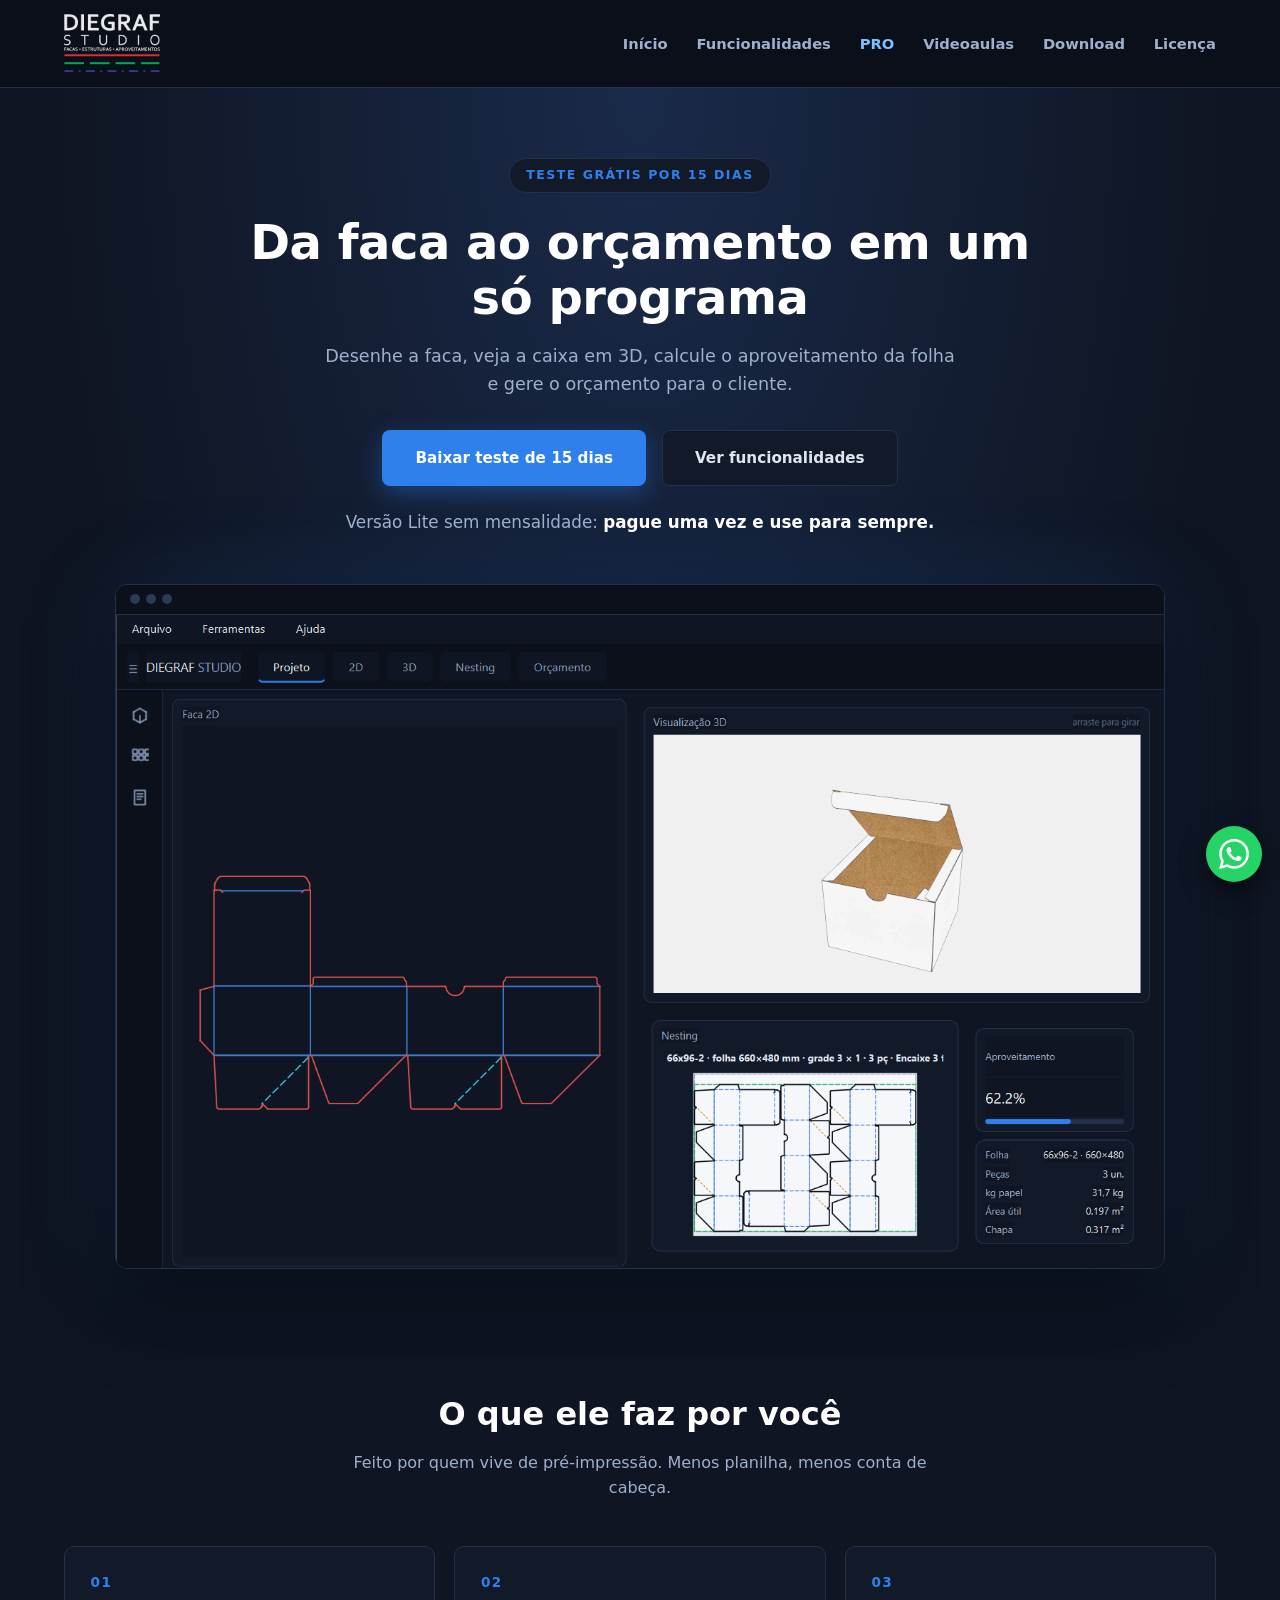
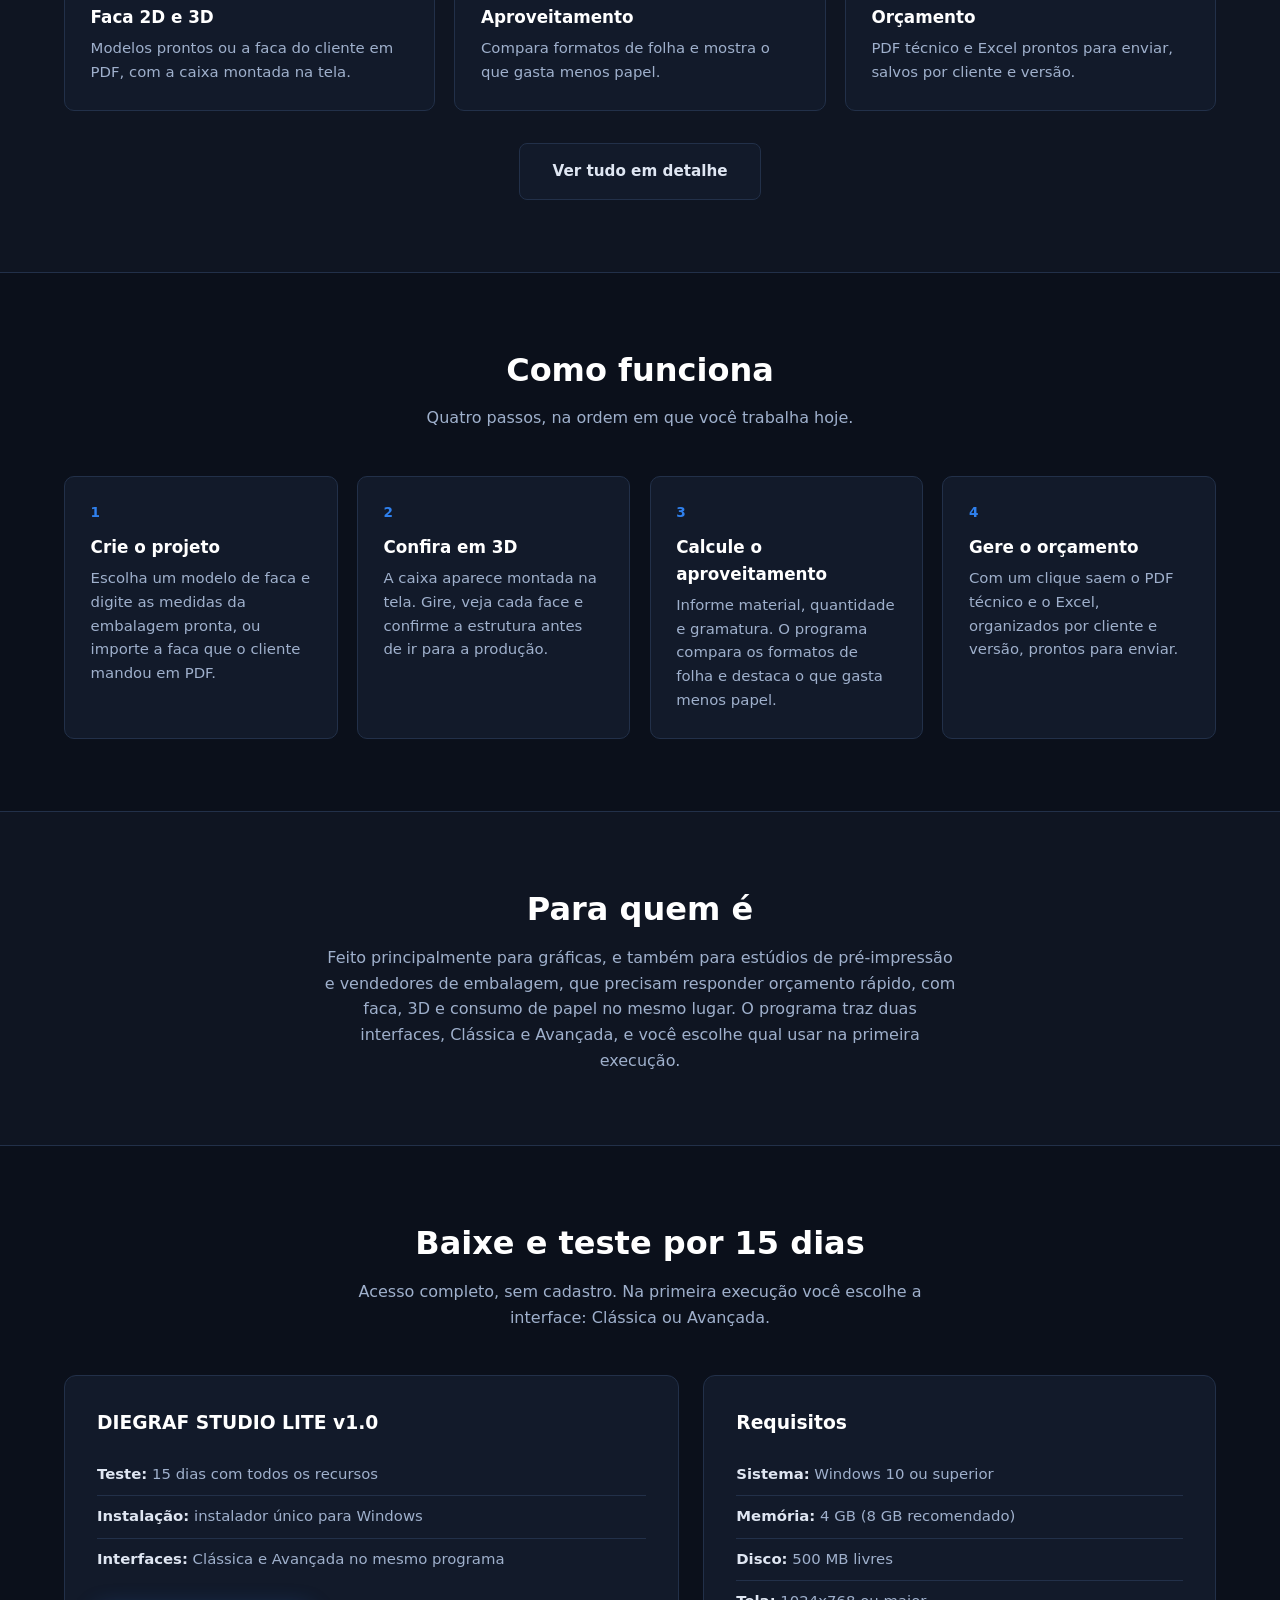
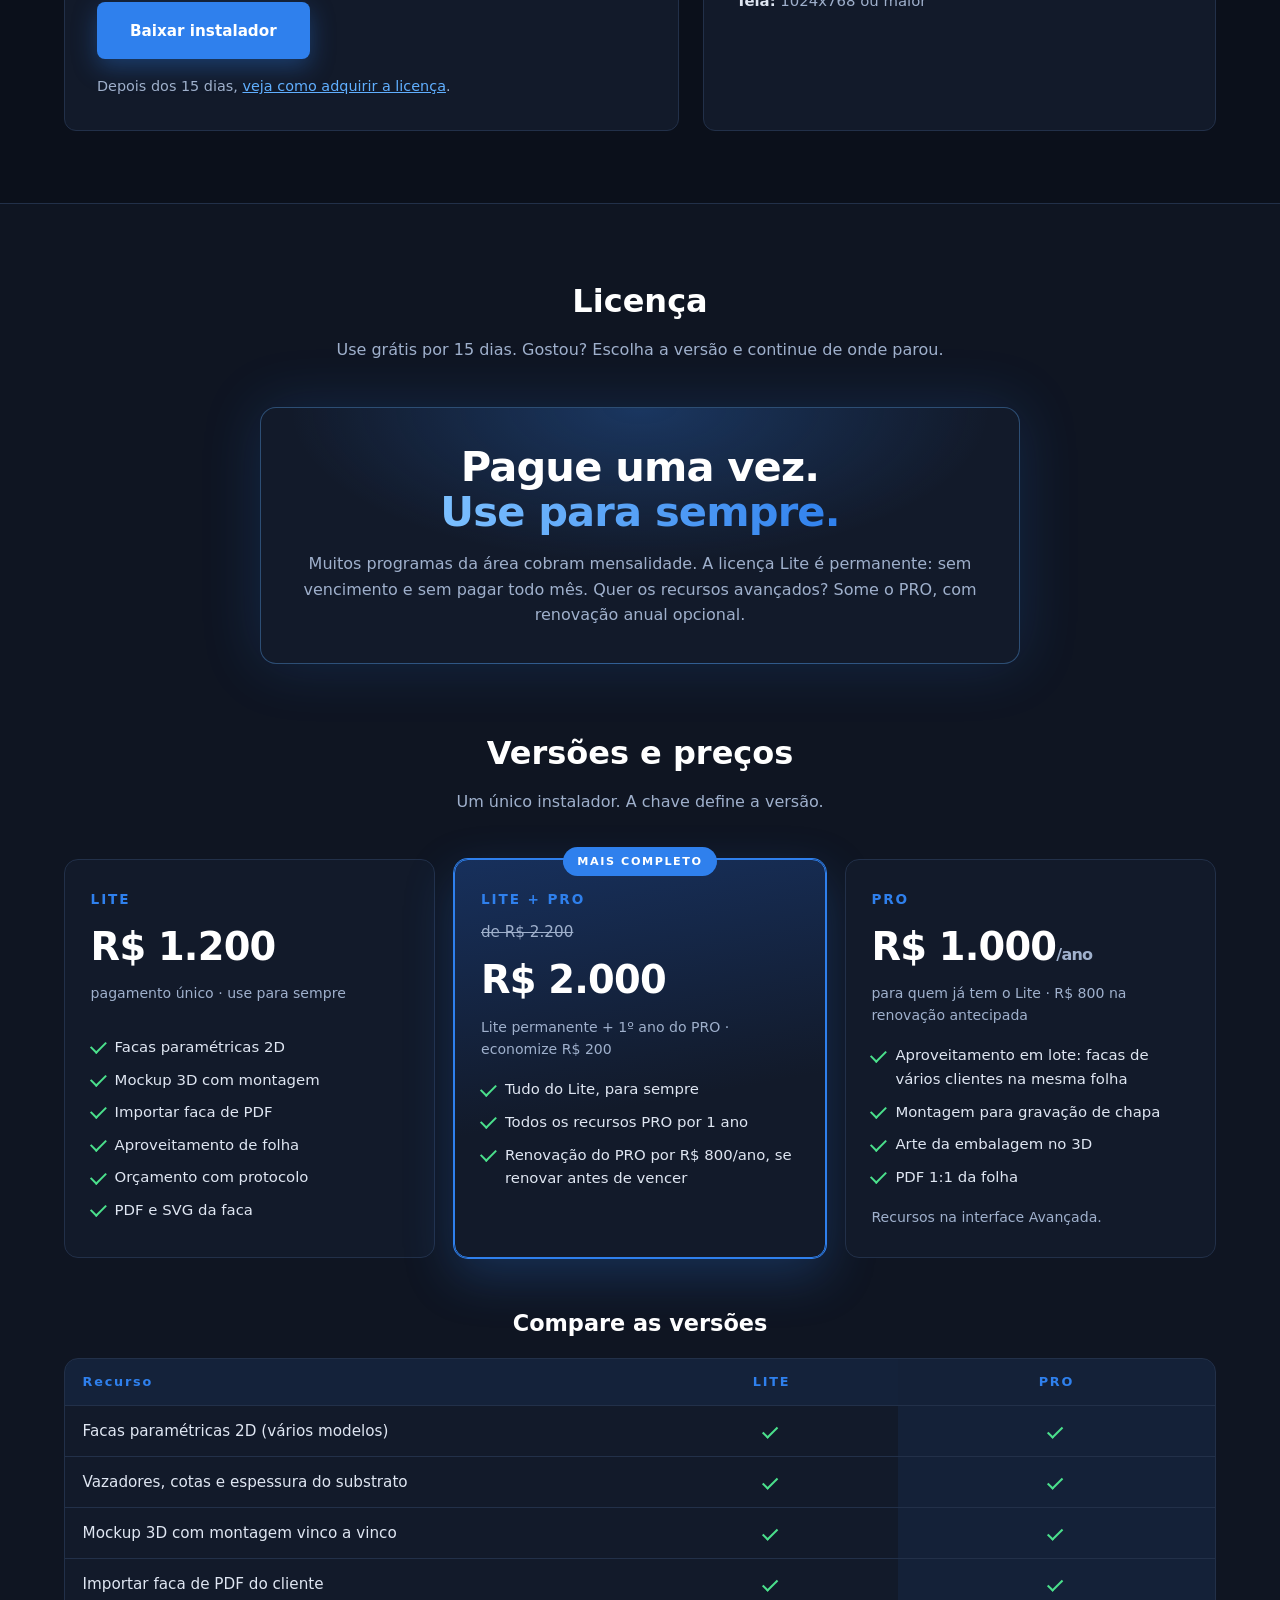
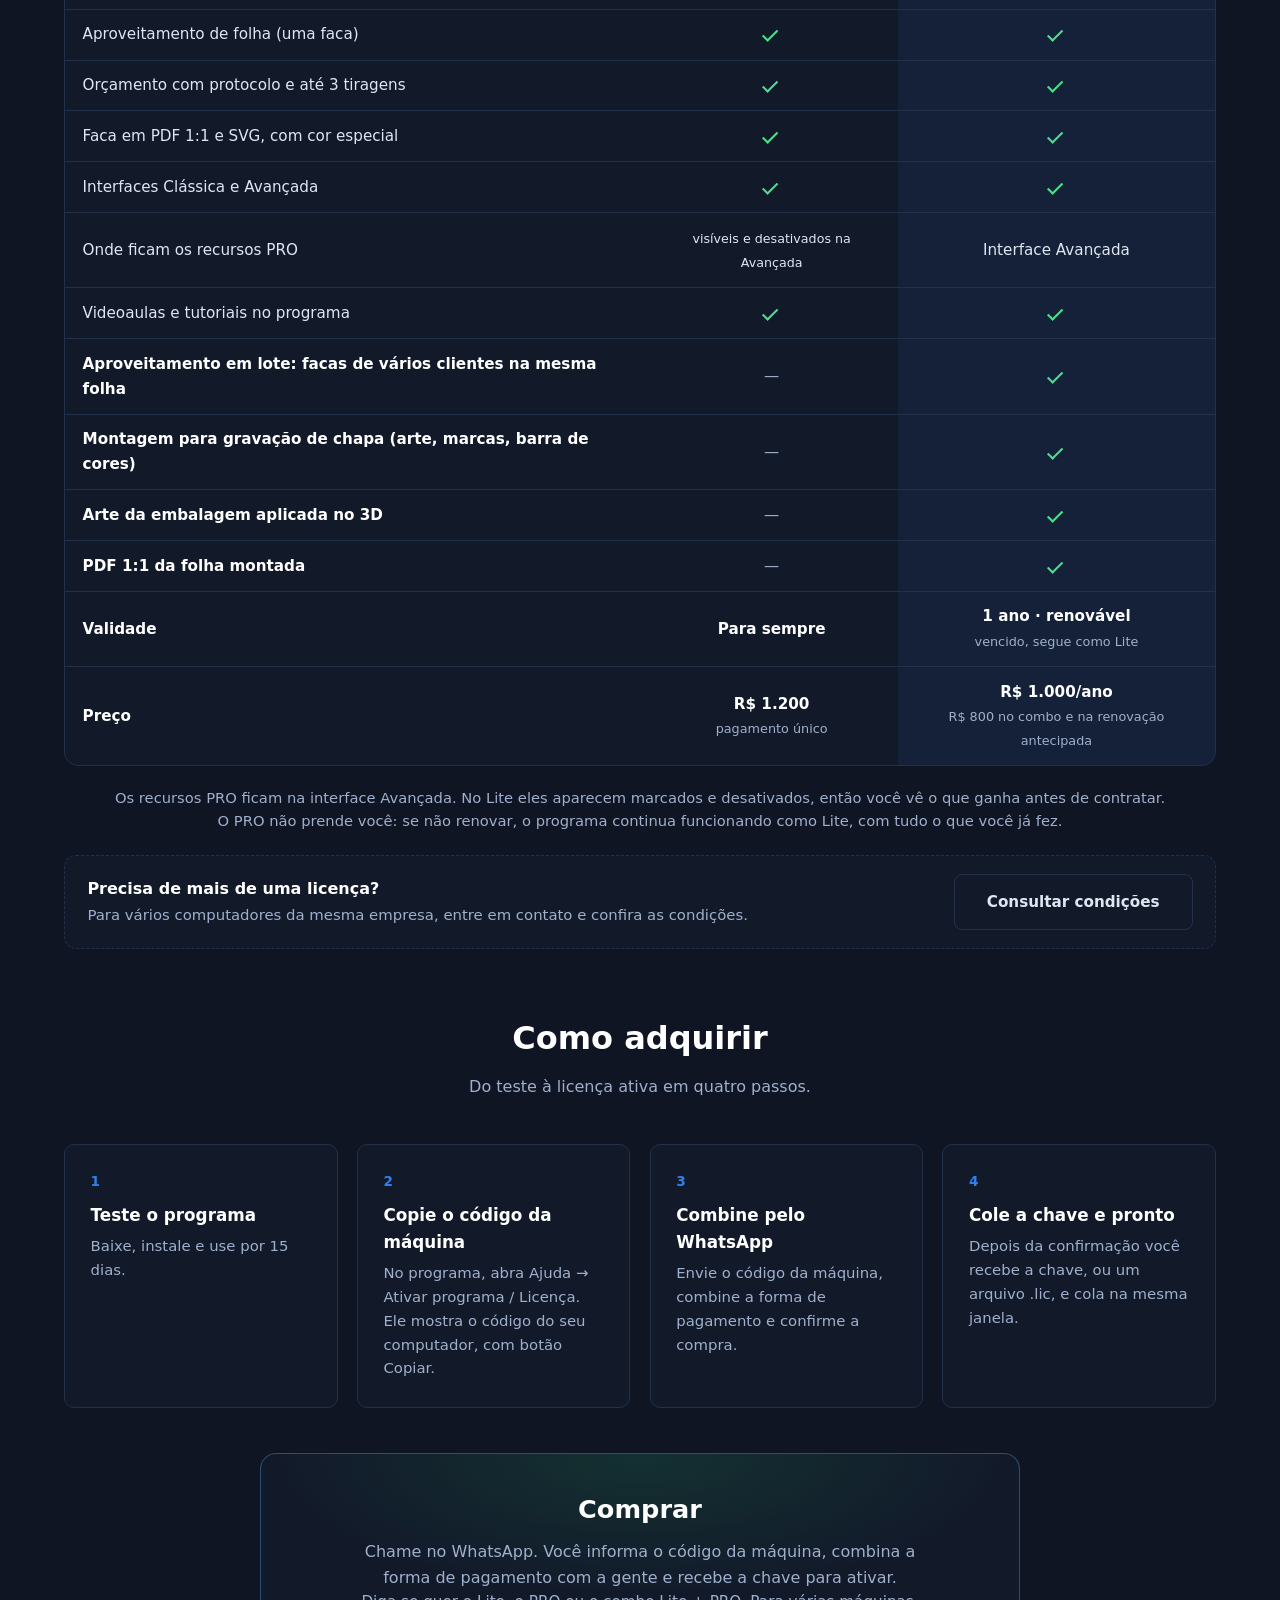
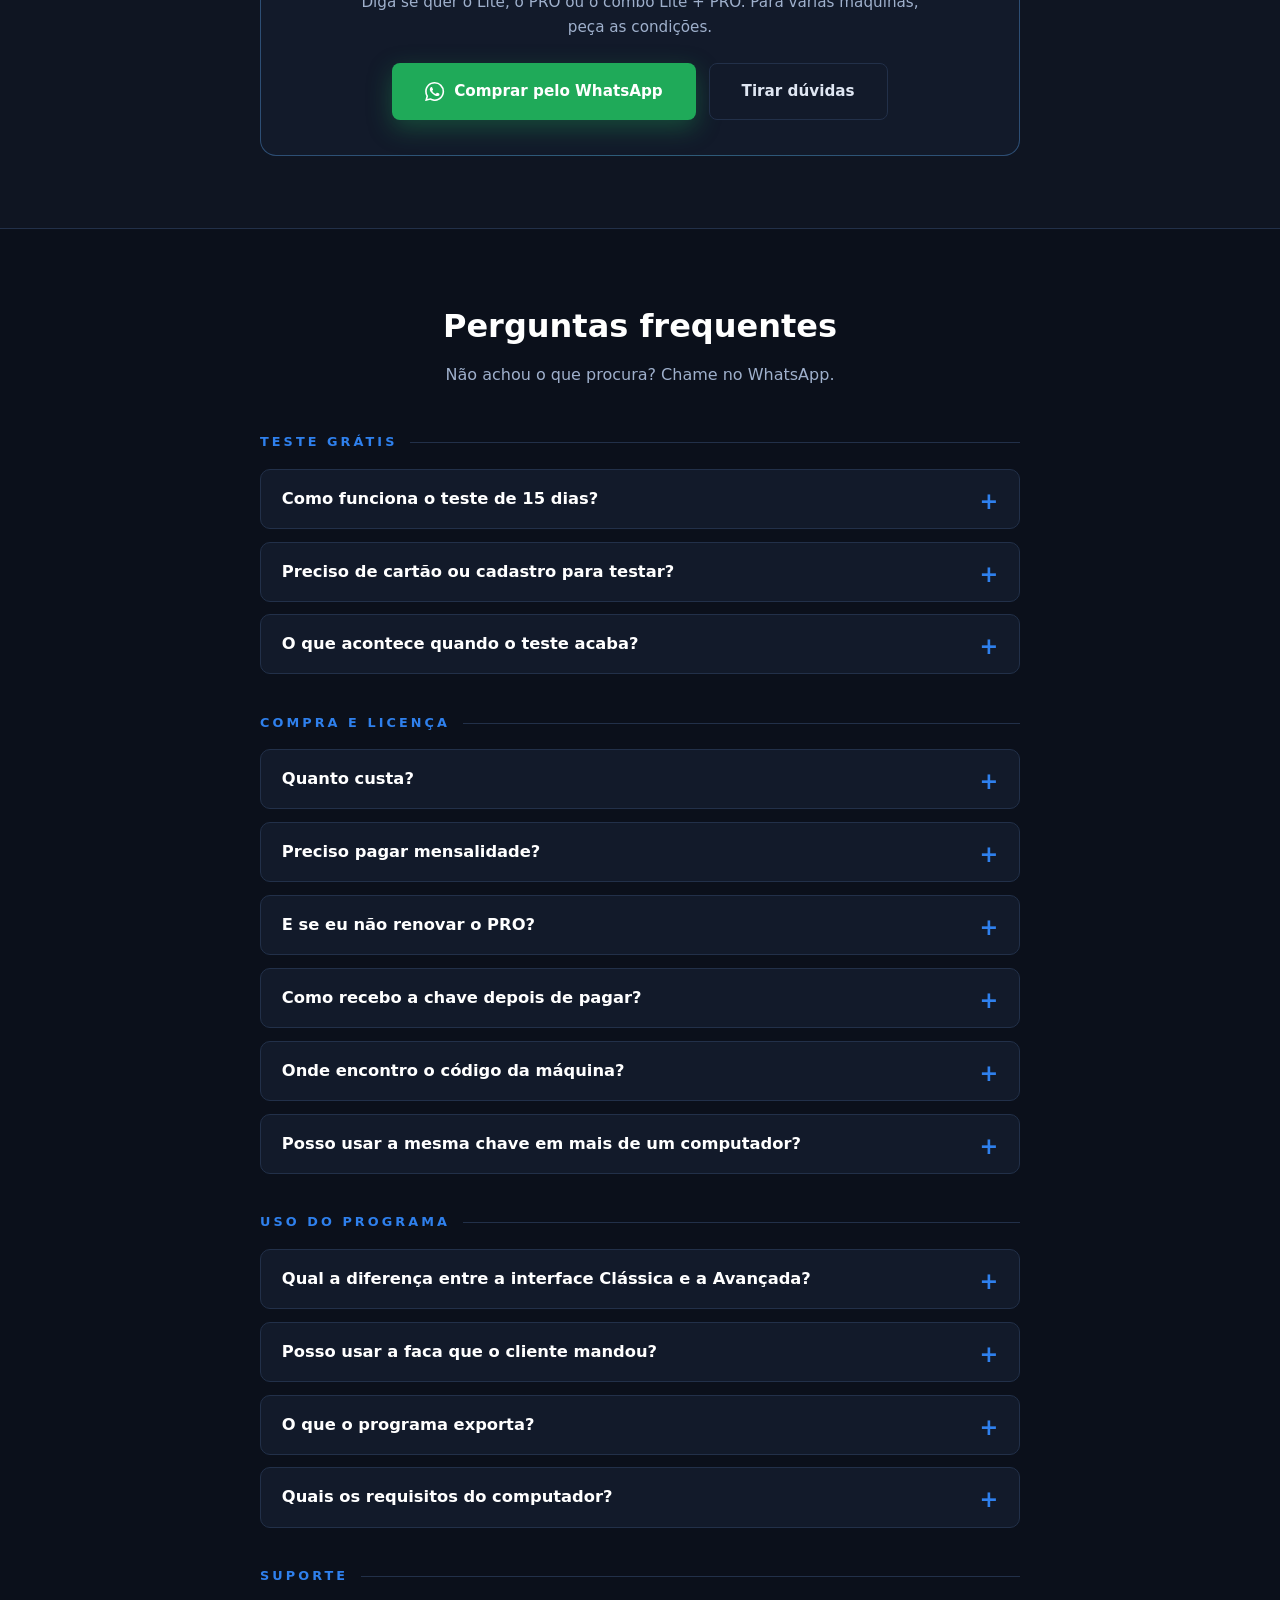
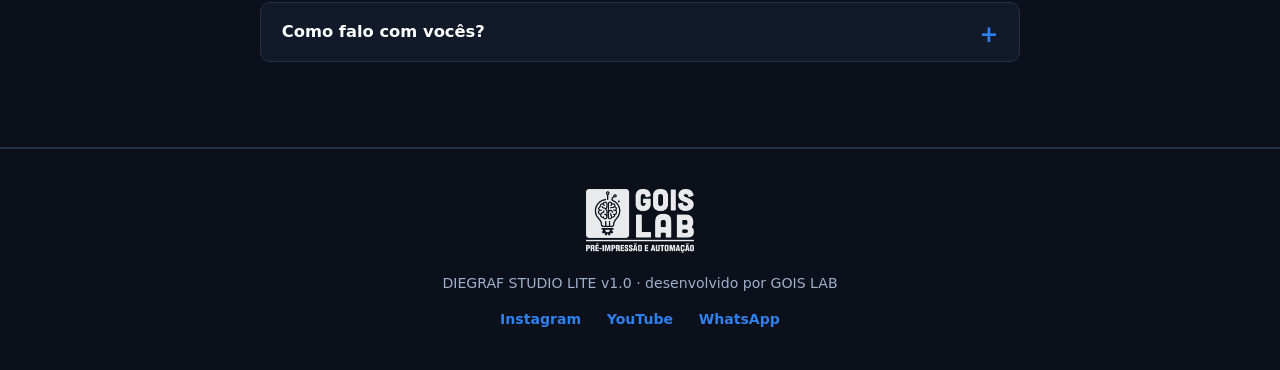
==== commit 5d229a18: "Pagina PRO: lote, montagem de chapa, arte no 3D e PDF 1:1 da folha, com telas reais Co-Authored-By: " ====
--- a/index.html
+++ b/index.html
@@ -4,12 +4,12 @@
 <meta charset="UTF-8">
 <meta name="viewport" content="width=device-width, initial-scale=1.0">
 <title>DIEGRAF STUDIO LITE v1.0</title>
-<link rel="stylesheet" href="style.css?v=12">
+<link rel="stylesheet" href="style.css?v=13">
 </head>
 <body>
 <header><div class="bar">
   <a href="index.html"><img src="assets/DIEGRAF_LOGO_BRANCO.png" alt="DIEGRAF STUDIO"></a>
-  <nav><a href="index.html">Início</a><a href="features.html">Funcionalidades</a><a href="videoaulas.html">Videoaulas</a><a href="#download">Download</a><a href="#licenca">Licença</a></nav>
+  <nav><a href="index.html">Início</a><a href="features.html">Funcionalidades</a><a href="pro.html" class="nav-pro">PRO</a><a href="videoaulas.html">Videoaulas</a><a href="#download">Download</a><a href="#licenca">Licença</a></nav>
 </div></header>
 
 <section class="hero"><div class="wrap">
--- a/style.css
+++ b/style.css
@@ -219,3 +219,8 @@
 .cmp-ok { display: inline-block; width: .95rem; height: .5rem; border-left: 2.5px solid #4be08c; border-bottom: 2.5px solid #4be08c; transform: rotate(-45deg) translateY(-2px); }
 .cmp-no { color: var(--fraco); }
 @media (max-width: 560px) { .cmp th, .cmp td { padding: .65rem .6rem; font-size: .85rem; } }
+
+/* página PRO */
+.pro-tag { display: inline-block; font-size: .7rem; font-weight: 800; letter-spacing: .14em; color: #fff; background: linear-gradient(95deg,#2f80ed,#1c5bc4); padding: .25rem .6rem; border-radius: 99px; margin-bottom: .5rem; }
+.pagehead h1 em { font-style: normal; background: linear-gradient(95deg,#7cc0ff,#2f80ed); -webkit-background-clip: text; background-clip: text; color: transparent; }
+nav a.nav-pro { color: #7cc0ff; font-weight: 700; }
